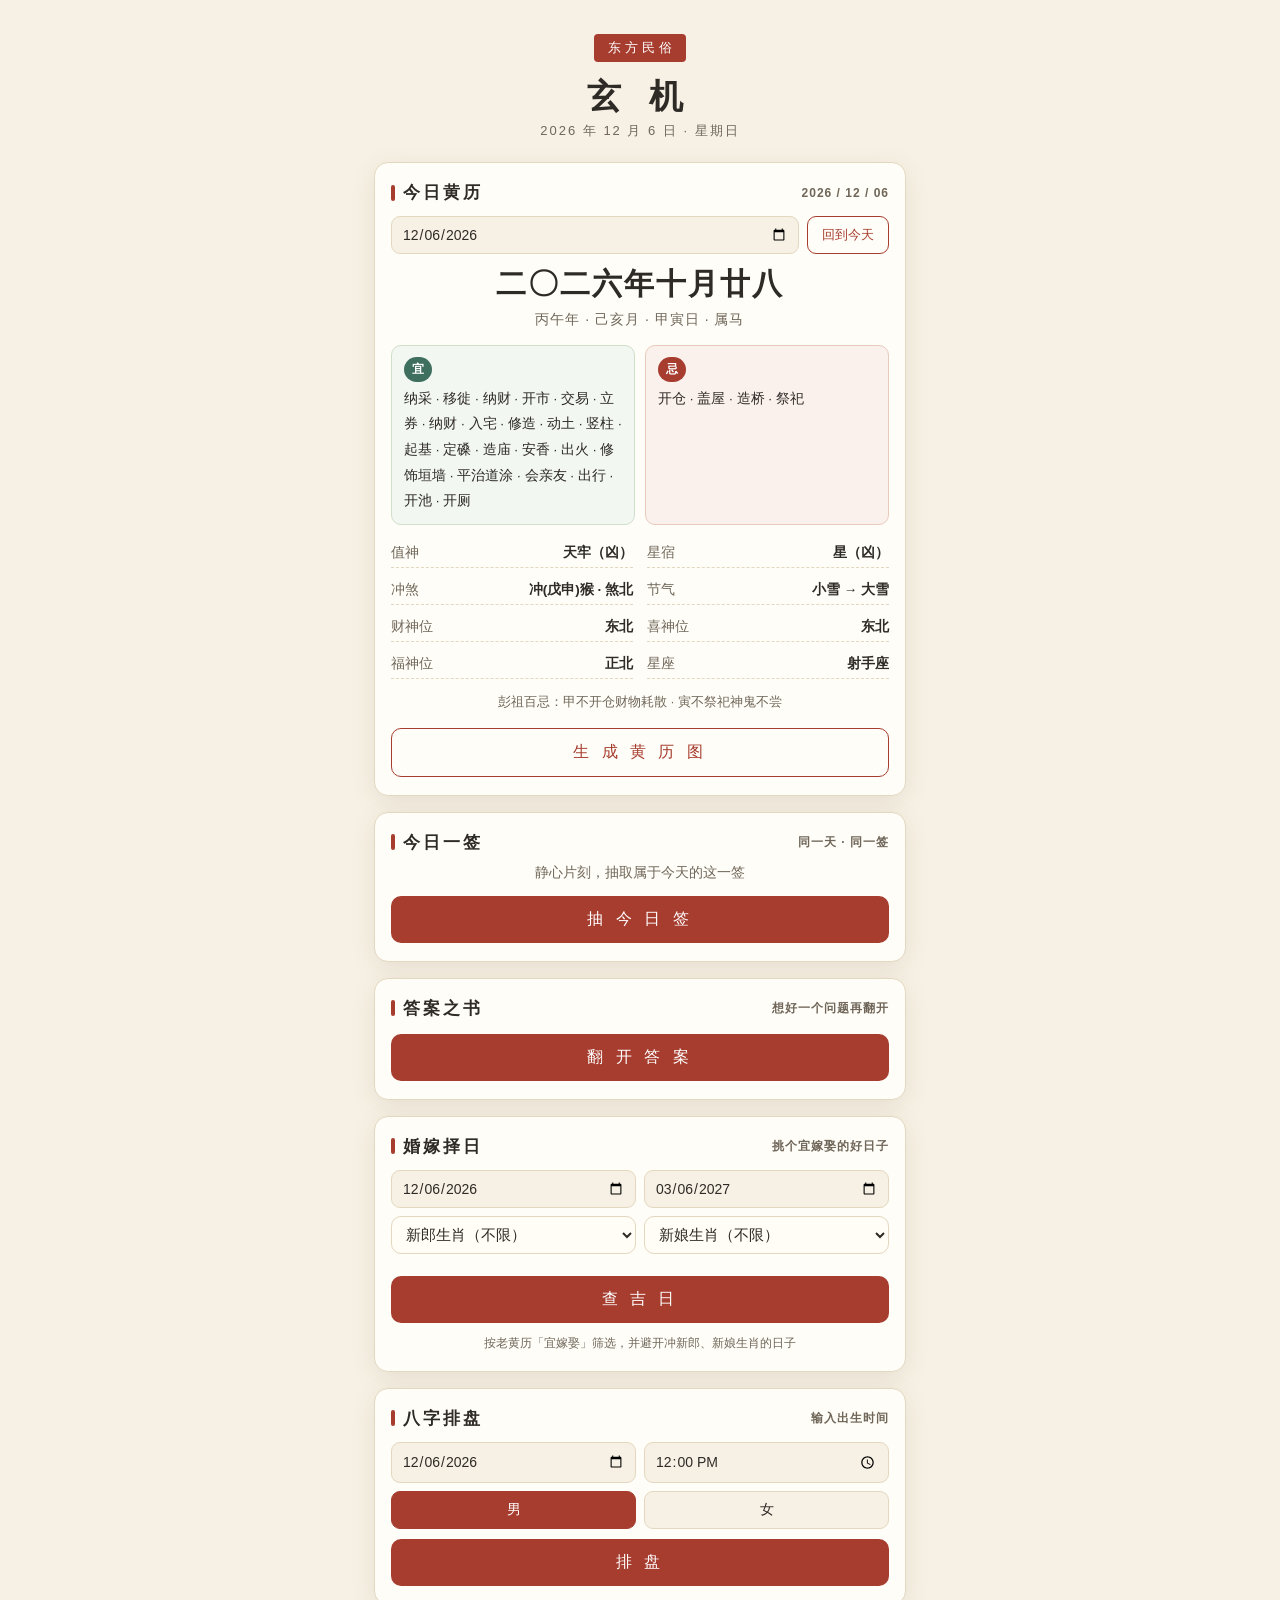
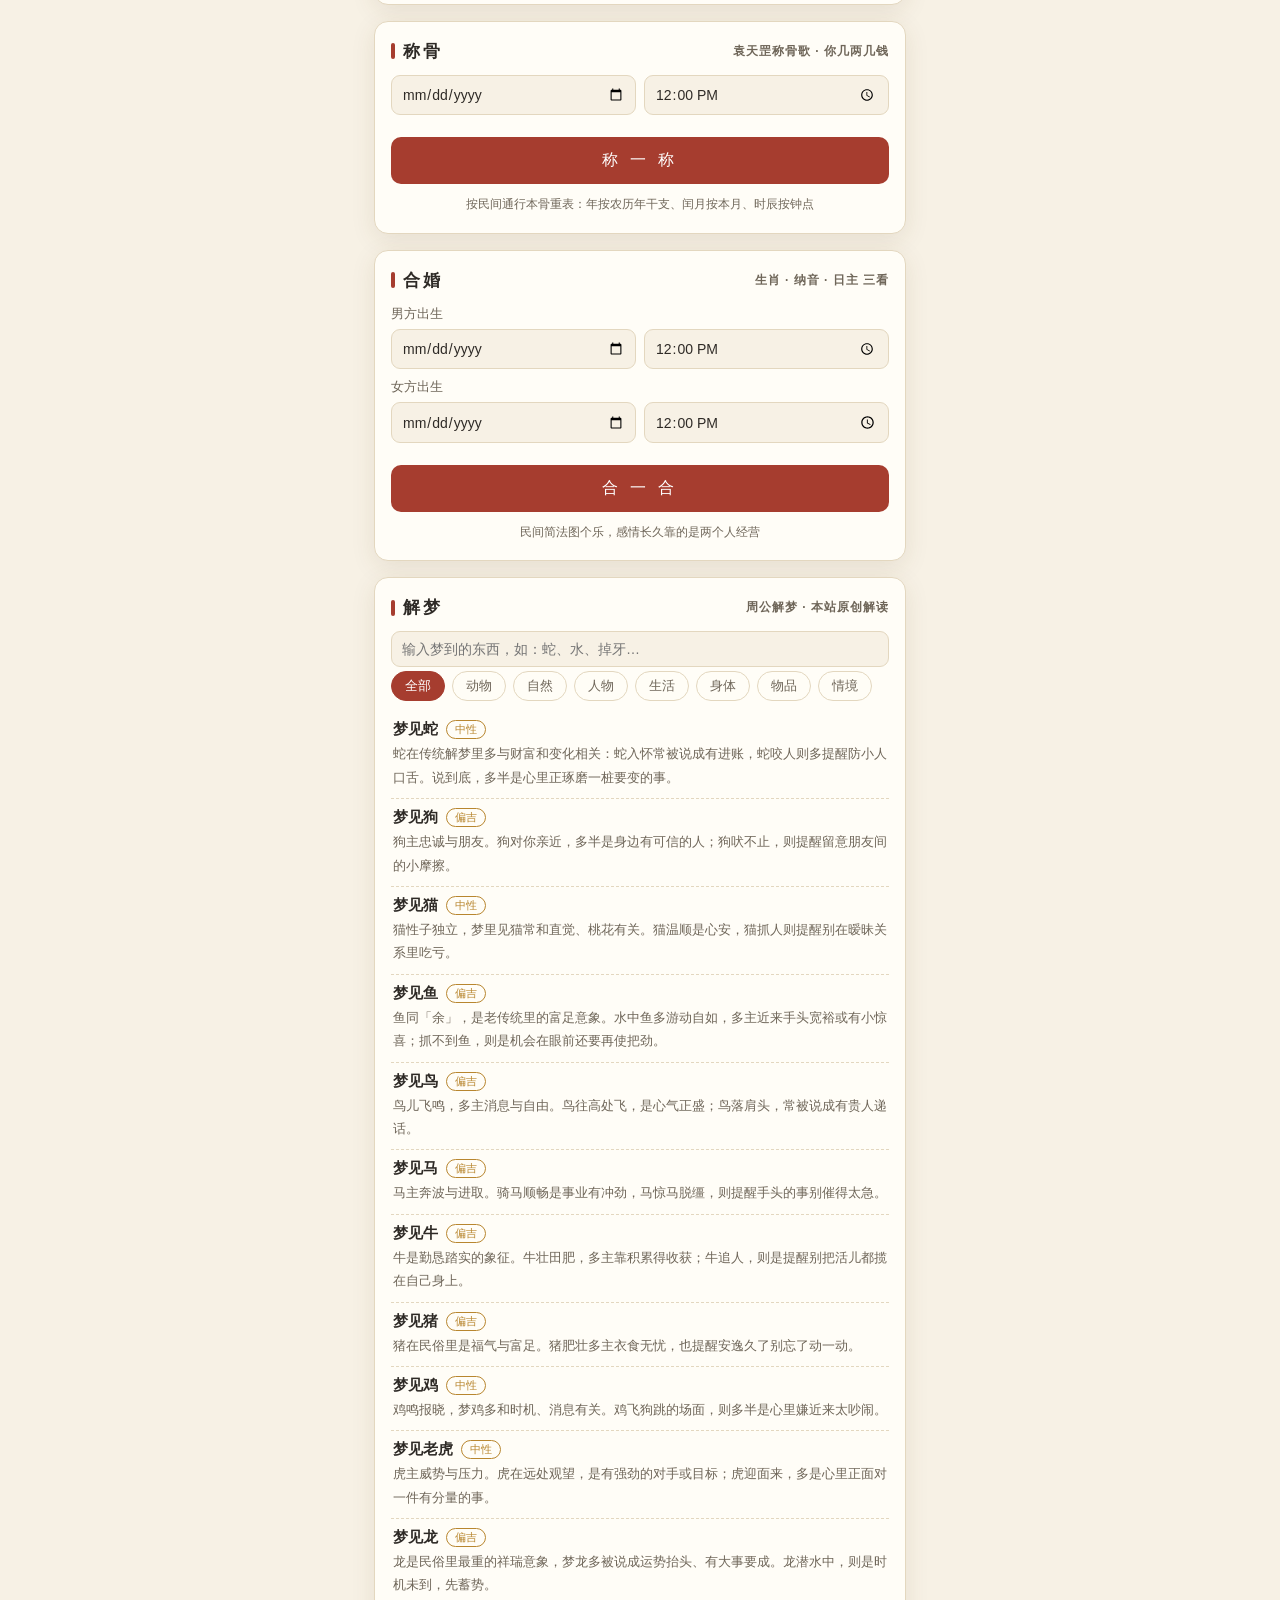
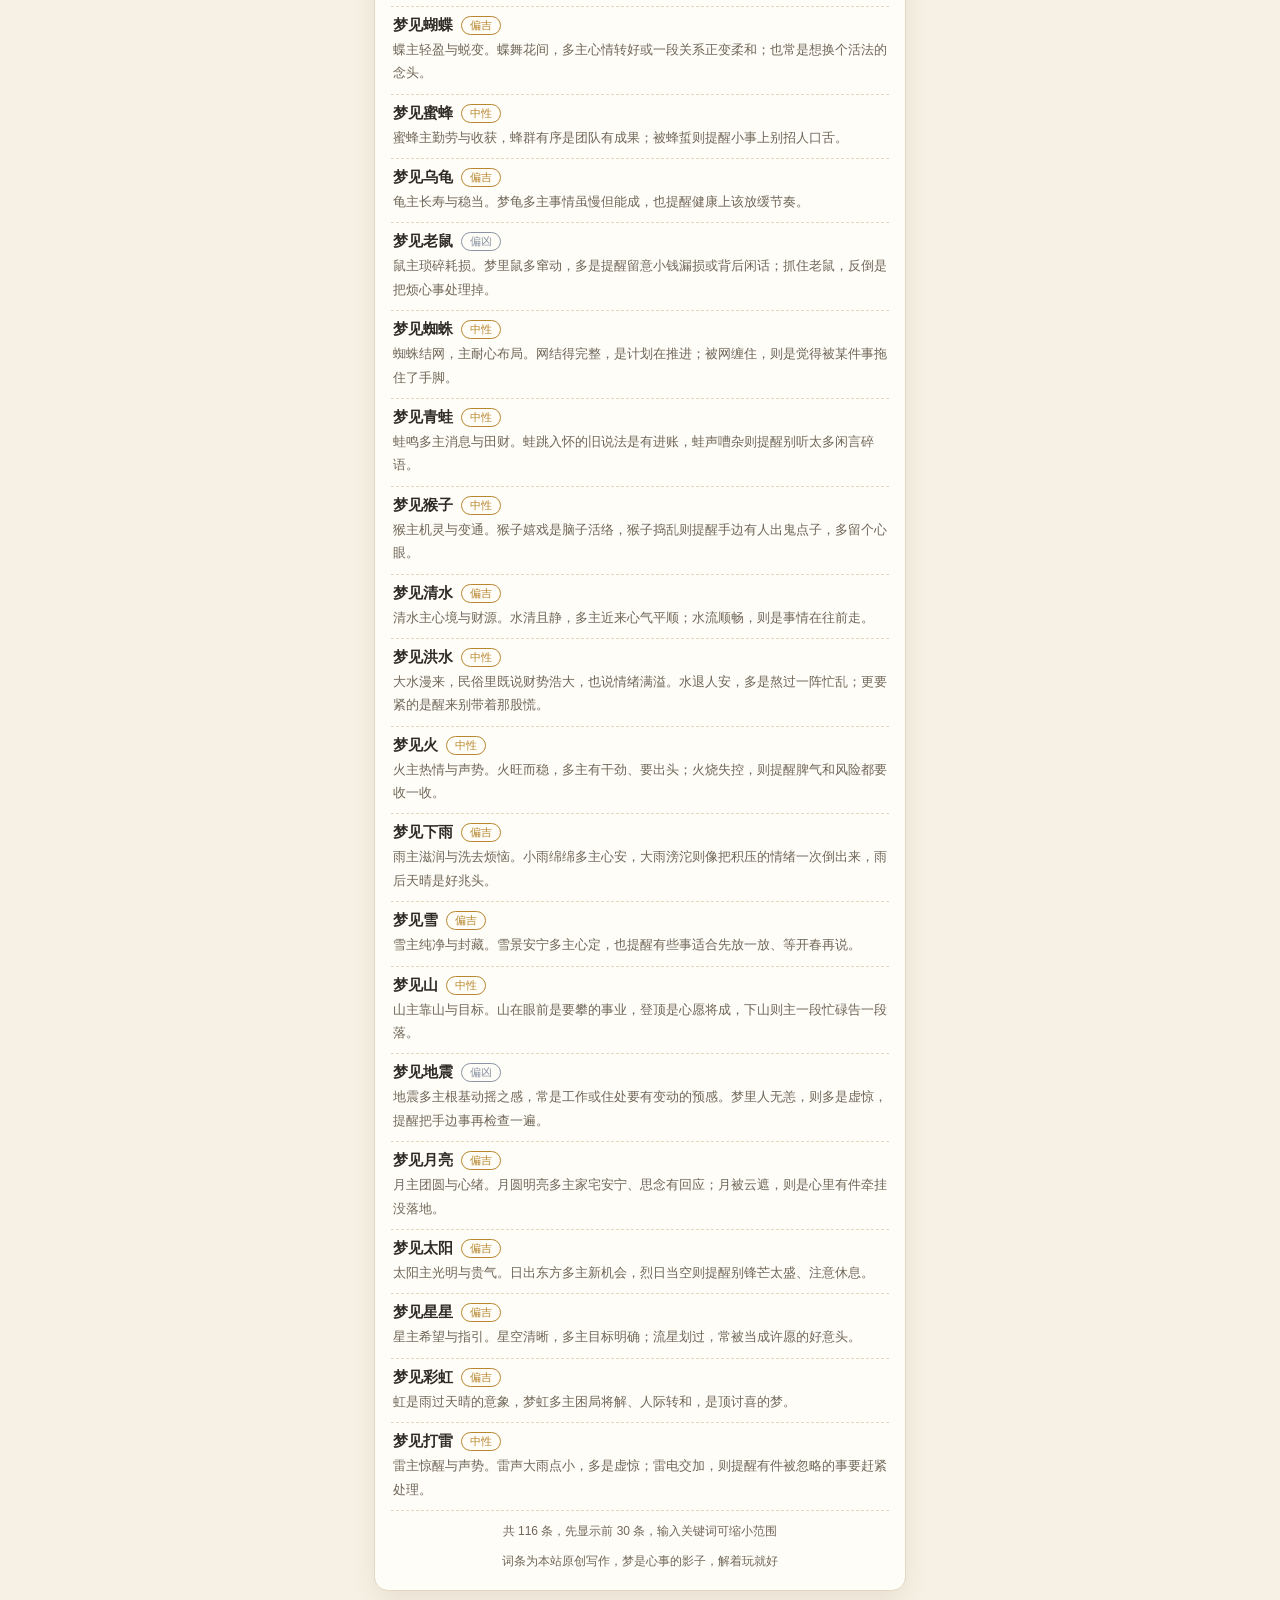
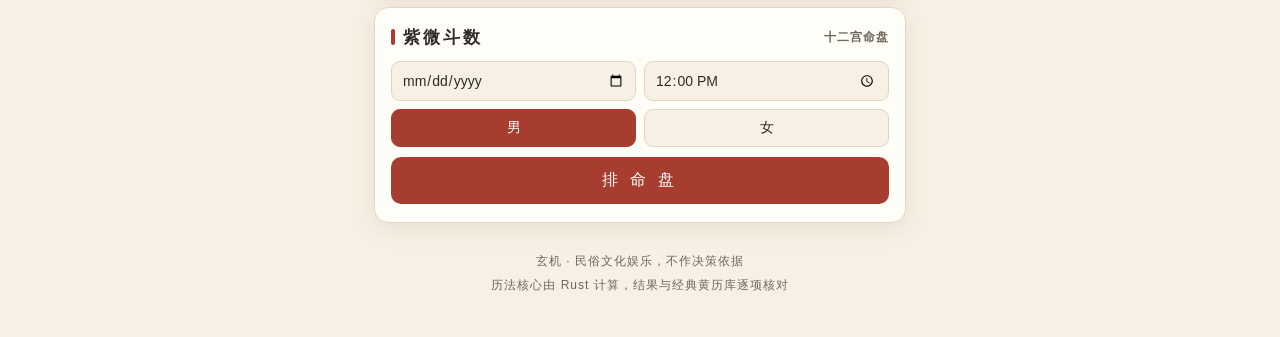
==== index.html @ 161a26ac "5.0.1：修复引擎加载器 WASM 路径基准（子目录模块须以 import.meta.url 解析）" ====
<!DOCTYPE html>
<html lang="zh-CN">
<head>
<meta charset="UTF-8">
<meta name="viewport" content="width=device-width, initial-scale=1.0, viewport-fit=cover">
<title>玄机 · 今日</title>
<link rel="stylesheet" href="./style.css?v=5.0.1">
</head>
<body>
<header>
  <span class="seal serif">东方民俗</span>
  <h1 class="serif">玄 机</h1>
  <p id="todayLine">正在起卦…</p>
</header>

<div id="loading">🏮 正在翻开黄历…</div>

<main id="app" class="hidden">

  <!-- 今日黄历 -->
  <section class="card" data-mod="almanac">
    <h2><span id="almTitle">今日黄历</span> <span class="sub" id="almSolar"></span></h2>
    <div class="daterow">
      <input type="date" id="datePick" min="1900-01-01" max="2100-12-31">
      <button id="btnToday">回到今天</button>
    </div>
    <div class="bigday">
      <div class="lunar serif" id="almLunar"></div>
      <div class="gz" id="almGz"></div>
    </div>
    <div class="yiji">
      <div class="box yi"><b>宜</b><div id="almYi"></div></div>
      <div class="box ji"><b>忌</b><div id="almJi"></div></div>
    </div>
    <div class="grid" id="almGrid"></div>
    <div class="pengzu" id="almPengzu"></div>
    <button class="btn ghost serif" id="btnShareAlm">生 成 黄 历 图</button>
    <div class="shareout hidden" id="shareAlm"></div>
  </section>
  <!-- 今日一签 -->
  <section class="card" data-mod="qian">
    <h2>今日一签 <span class="sub">同一天 · 同一签</span></h2>
    <div id="qianBefore">
      <p style="text-align:center;color:var(--ink2);font-size:13.5px;margin-top:10px">静心片刻，抽取属于今天的这一签</p>
      <button class="btn serif" id="btnQian">抽 今 日 签</button>
    </div>
    <div id="qianAfter" class="qian hidden">
      <span class="grade serif" id="qGrade"></span>
      <div class="poem serif" id="qPoem"></div>
      <div class="jie" id="qJie"></div>
      <button class="btn ghost serif" id="btnShareQian">生 成 签 文 图</button>
      <div class="shareout hidden" id="shareQian"></div>
    </div>
  </section>
  <!-- 答案之书 -->
  <section class="card" data-mod="answers">
    <h2>答案之书 <span class="sub">想好一个问题再翻开</span></h2>
    <div id="ansBox" class="answer serif hidden"></div>
    <button class="btn serif" id="btnAns">翻 开 答 案</button>
  </section>
  <!-- 婚嫁择日 -->
  <section class="card" data-mod="wedding">
    <h2>婚嫁择日 <span class="sub">挑个宜嫁娶的好日子</span></h2>
    <div class="bzform">
      <div class="row2">
        <input type="date" id="wedFrom">
        <input type="date" id="wedTo">
      </div>
      <div class="row2">
        <select id="wedGroom" class="sel"></select>
        <select id="wedBride" class="sel"></select>
      </div>
      <button class="btn serif" id="btnWed">查 吉 日</button>
    </div>
    <div id="wedBox" class="hidden">
      <div class="bzmeta" id="wedCount"></div>
      <div id="wedList"></div>
    </div>
    <p class="fineprint">按老黄历「宜嫁娶」筛选，并避开冲新郎、新娘生肖的日子</p>
  </section>
  <!-- 八字排盘 -->
  <section class="card" data-mod="bazi">
    <h2>八字排盘 <span class="sub">输入出生时间</span></h2>
    <div class="bzform">
      <div class="row2">
        <input type="date" id="bzDate" min="1900-01-01" max="2100-12-31">
        <input type="time" id="bzTime" value="12:00">
      </div>
      <div class="gender" id="bzGender">
        <button data-g="1" class="on">男</button>
        <button data-g="0">女</button>
      </div>
      <button class="btn serif" id="btnBazi" style="margin-top:2px">排 盘</button>
    </div>
    <div id="baziBox" class="hidden">
      <div class="pillars" id="bzPillars"></div>
      <div class="bzmeta" id="bzMeta"></div>
      <div class="scores" id="bzWx"></div>
      <div class="bzmeta" id="bzYun"></div>
      <div class="dayun" id="bzDayun"></div>
      <p style="font-size:12px;color:var(--ink2);text-align:center;margin-top:2px">八字属传统民俗文化内容，仅供娱乐参考</p>
    </div>
  </section>


  <!-- 称骨 -->
  <section class="card" data-mod="bone">
    <h2>称骨 <span class="sub">袁天罡称骨歌 · 你几两几钱</span></h2>
    <div class="bzform">
      <div class="row2">
        <input type="date" id="cgDate" min="1900-01-01" max="2100-12-31">
        <input type="time" id="cgTime" value="12:00">
      </div>
      <button class="btn serif" id="btnBone">称 一 称</button>
    </div>
    <div id="boneBox" class="hidden">
      <div class="bzmeta" id="boneMeta"></div>
      <div class="scores" id="boneParts"></div>
      <div class="bonetotal serif" id="boneTotal"></div>
      <div class="qian poem serif" id="boneVerse" style="text-align:center"></div>
    </div>
    <p class="fineprint">按民间通行本骨重表：年按农历年干支、闰月按本月、时辰按钟点</p>
  </section>
  <!-- 合婚 -->
  <section class="card" data-mod="hehun">
    <h2>合婚 <span class="sub">生肖 · 纳音 · 日主 三看</span></h2>
    <div class="bzform">
      <div class="hlabel">男方出生</div>
      <div class="row2">
        <input type="date" id="hhADate" min="1900-01-01" max="2100-12-31">
        <input type="time" id="hhATime" value="12:00">
      </div>
      <div class="hlabel">女方出生</div>
      <div class="row2">
        <input type="date" id="hhBDate" min="1900-01-01" max="2100-12-31">
        <input type="time" id="hhBTime" value="12:00">
      </div>
      <button class="btn serif" id="btnHehun">合 一 合</button>
    </div>
    <div id="hehunBox" class="hidden">
      <div class="bonetotal serif" id="hehunScore"></div>
      <div id="hehunFactors"></div>
    </div>
    <p class="fineprint">民间简法图个乐，感情长久靠的是两个人经营</p>
  </section>
  <!-- 解梦 -->
  <section class="card" data-mod="dreams">
    <h2>解梦 <span class="sub">周公解梦 · 本站原创解读</span></h2>
    <div class="bzform">
      <input type="text" id="dreamQ" class="sel" placeholder="输入梦到的东西，如：蛇、水、掉牙…">
    </div>
    <div class="chips" id="dreamCats"></div>
    <div id="dreamList"></div>
    <p class="fineprint">词条为本站原创写作，梦是心事的影子，解着玩就好</p>
  </section>
  <!-- 紫微斗数 -->
  <section class="card" data-mod="ziwei">
    <h2>紫微斗数 <span class="sub">十二宫命盘</span></h2>
    <div class="bzform">
      <div class="row2">
        <input type="date" id="zwDate" min="1900-01-01" max="2100-12-31">
        <input type="time" id="zwTime" value="12:00">
      </div>
      <div class="gender" id="zwGender">
        <button data-g="1" class="on">男</button>
        <button data-g="0">女</button>
      </div>
      <button class="btn serif" id="btnZiwei" style="margin-top:2px">排 命 盘</button>
    </div>
    <div id="zwBox" class="hidden">
      <div class="zwgrid" id="zwGrid"></div>
      <p class="fineprint">安星口径与开源紫微库逐盘核对一致；命盘仅供民俗娱乐参考</p>
    </div>
  </section>

</main>

<footer>
  玄机 · 民俗文化娱乐，不作决策依据<br>
  历法核心由 Rust 计算，结果与经典黄历库逐项核对
</footer>

<script type="module" src="./app.js?v=5.0.1"></script>
</body>
</html>
---- style.css ----
:root{
    --paper:#f7f1e5; --paper2:#efe6d3; --ink:#2e2a26; --ink2:#6f6659;
    --cinnabar:#a63d2f; --cinnabar2:#c0532f; --gold:#b8862f; --jade:#3f6f5f;
    --card:#fffdf7; --line:#e3d7bf; --shadow:0 6px 24px rgba(84,64,32,.10);
  }
  *{margin:0;padding:0;box-sizing:border-box;-webkit-tap-highlight-color:transparent}
  body{background:var(--paper);color:var(--ink);
    font-family:-apple-system,"PingFang SC","Microsoft YaHei",sans-serif;
    padding:20px 14px 40px;max-width:560px;margin:0 auto}
  .serif{font-family:"Noto Serif SC","Songti SC","STSong",serif}
  header{text-align:center;padding:14px 0 6px}
  header .seal{display:inline-block;background:var(--cinnabar);color:#fff;
    font-size:13px;letter-spacing:4px;padding:5px 10px 5px 14px;border-radius:4px}
  header h1{font-size:34px;letter-spacing:10px;margin:12px 0 2px;font-weight:600}
  header p{color:var(--ink2);font-size:13px;letter-spacing:2px}
  .card{background:var(--card);border:1px solid var(--line);border-radius:14px;
    box-shadow:var(--shadow);padding:18px 16px;margin-top:16px}
  .card h2{font-size:17px;letter-spacing:3px;display:flex;align-items:center;gap:8px}
  .card h2::before{content:"";width:4px;height:16px;background:var(--cinnabar);border-radius:2px}
  .card h2 .sub{margin-left:auto;font-size:12px;color:var(--ink2);letter-spacing:1px}
  .bigday{text-align:center;padding:10px 0 2px}
  .bigday .lunar{font-size:30px;font-weight:600;letter-spacing:2px}
  .bigday .gz{color:var(--ink2);font-size:14px;margin-top:6px;letter-spacing:1px}
  .yiji{display:flex;gap:10px;margin-top:14px}
  .yiji .box{flex:1;border-radius:10px;padding:10px 12px;font-size:13.5px;line-height:1.9}
  .yi{background:#f2f7f1;border:1px solid #cfdfc9}
  .ji{background:#faf0ec;border:1px solid #e8cabd}
  .yiji b{display:inline-block;font-size:12px;padding:1px 8px;border-radius:99px;color:#fff;margin-bottom:4px}
  .yi b{background:var(--jade)} .ji b{background:var(--cinnabar)}
  .grid{display:grid;grid-template-columns:1fr 1fr;gap:8px 14px;margin-top:14px;font-size:13.5px}
  .grid div{display:flex;justify-content:space-between;border-bottom:1px dashed var(--line);padding:5px 0}
  .grid span{color:var(--ink2)}
  .pengzu{margin-top:12px;font-size:12.5px;color:var(--ink2);line-height:1.8;text-align:center}
  .btn{display:block;width:100%;border:none;cursor:pointer;background:var(--cinnabar);color:#fff;
    font-size:16px;letter-spacing:4px;padding:13px 0;border-radius:10px;margin-top:14px;
    font-family:inherit;transition:transform .08s, background .2s}
  .btn:active{transform:scale(.98);background:var(--cinnabar2)}
  .btn.ghost{background:transparent;color:var(--cinnabar);border:1px solid var(--cinnabar)}
  .qian{text-align:center;padding-top:8px}
  .qian .grade{display:inline-block;border:1px solid var(--gold);color:var(--gold);
    padding:3px 14px;border-radius:99px;font-size:13px;letter-spacing:3px}
  .qian .poem{font-size:19px;line-height:2.1;letter-spacing:3px;margin:12px 0 6px}
  .qian .jie{font-size:13.5px;color:var(--ink2);line-height:1.8}
  .hidden{display:none}
  .answer{text-align:center;font-size:20px;line-height:1.9;padding:16px 6px 4px;letter-spacing:1px}
  footer{text-align:center;color:var(--ink2);font-size:12px;margin-top:26px;line-height:2;letter-spacing:1px}
  #loading{text-align:center;color:var(--ink2);padding:60px 0;letter-spacing:3px}
  .daterow{display:flex;gap:8px;align-items:center;margin-top:12px}
  .daterow input{flex:1;border:1px solid var(--line);background:var(--paper);border-radius:9px;
    padding:9px 10px;font-size:14px;font-family:inherit;color:var(--ink)}
  .daterow button{border:1px solid var(--cinnabar);background:transparent;color:var(--cinnabar);
    border-radius:9px;padding:9px 14px;font-size:13px;cursor:pointer;font-family:inherit;white-space:nowrap}
  .shareout{margin-top:12px;text-align:center}
  .shareout img{max-width:100%;border-radius:10px;border:1px solid var(--line);box-shadow:var(--shadow)}
  .shareout a{display:inline-block;margin-top:8px;color:var(--cinnabar);font-size:13px}
  .shareout p{font-size:12px;color:var(--ink2);margin-top:4px}
  .bzform{display:flex;flex-direction:column;gap:8px;margin-top:12px}
  .bzform .row2{display:flex;gap:8px}
  .bzform input{flex:1;border:1px solid var(--line);background:var(--paper);border-radius:9px;
    padding:9px 10px;font-size:14px;font-family:inherit;color:var(--ink);min-width:0}
  .gender{display:flex;gap:8px}
  .gender button{flex:1;border:1px solid var(--line);background:var(--paper);border-radius:9px;
    padding:9px 0;font-size:14px;cursor:pointer;font-family:inherit;color:var(--ink)}
  .gender button.on{background:var(--cinnabar);color:#fff;border-color:var(--cinnabar)}
  .pillars{display:grid;grid-template-columns:repeat(4,1fr);gap:8px;margin-top:14px;text-align:center}
  .pillar{border:1px solid var(--line);border-radius:10px;padding:10px 4px;background:var(--paper)}
  .pillar.day{border-color:var(--gold);background:#fdf6e3}
  .pillar .pname{font-size:12px;color:var(--ink2);letter-spacing:1px}
  .pillar .ss{font-size:11px;color:var(--cinnabar);margin-top:2px;min-height:14px}
  .pillar .gzchar{font-size:30px;font-weight:600;line-height:1.3}
  .pillar .hide{font-size:11.5px;color:var(--ink2);margin-top:4px;line-height:1.7}
  .bzmeta{text-align:center;font-size:13.5px;color:var(--ink2);line-height:1.9;margin-top:12px}
  .bzmeta em{color:var(--cinnabar);font-style:normal}
  .dayun{display:flex;gap:8px;overflow-x:auto;padding:4px 2px 10px;margin-top:4px}
  .dayun .dy{flex:0 0 auto;border:1px solid var(--line);border-radius:10px;background:var(--paper);
    padding:8px 12px;text-align:center}
  .dayun .dy b{font-size:17px;display:block;letter-spacing:2px}
  .dayun .dy span{font-size:11px;color:var(--ink2);line-height:1.5;display:block}
  .fade{animation:fade .5s ease both}
  .tkw{text-align:center;color:#b8862f;font-size:14.5px;margin:10px 0 4px}
  .tmean{font-size:15px;line-height:1.75;color:var(--ink)}
  @keyframes fade{from{opacity:0;transform:translateY(6px)}to{opacity:1;transform:none}}
  .scores{margin-top:14px}
  .scores .row{display:flex;align-items:center;gap:10px;font-size:13.5px;margin:7px 0}
  .scores .row label{width:34px;color:var(--ink2)}
  .bar{flex:1;height:8px;background:var(--paper2);border-radius:99px;overflow:hidden}
  .bar i{display:block;height:100%;background:linear-gradient(90deg,var(--gold),var(--cinnabar2));border-radius:99px}
  .scores .row b{width:26px;text-align:right}
  .lucky{margin-top:10px;font-size:13.5px;color:var(--ink2);line-height:1.9;text-align:center}
  .lucky em{color:var(--cinnabar);font-style:normal}
  .sel{flex:1;min-width:0;padding:9px 10px;border:1px solid var(--line);border-radius:10px;background:#fffdf6;color:var(--ink);font-size:14.5px}
  .fineprint{font-size:12px;color:var(--ink2);text-align:center;margin-top:10px;line-height:1.7}
  .hlabel{font-size:12.5px;color:var(--ink2);margin:2px 0 -2px}
  .wday{display:flex;justify-content:space-between;gap:8px;padding:8px 2px;border-bottom:1px dashed var(--line);font-size:13.5px}
  .wday b{color:var(--cinnabar);white-space:nowrap}
  .wday .wl{color:var(--ink2);white-space:nowrap}
  .bonetotal{text-align:center;font-size:24px;letter-spacing:2px;color:var(--cinnabar);margin:12px 0 4px}
  .factor{padding:9px 2px;border-bottom:1px dashed var(--line)}
  .factor .fh{display:flex;justify-content:space-between;font-size:14px}
  .factor .fh b{font-weight:600}
  .factor .delta{font-weight:700}
  .factor .delta.up{color:var(--cinnabar)}
  .factor .delta.down{color:#5a6e8c}
  .factor p{font-size:12.5px;color:var(--ink2);line-height:1.7;margin-top:3px}
  .chips{display:flex;flex-wrap:wrap;gap:7px;margin:4px 0 10px}
  .chips button{padding:5px 13px;border:1px solid var(--line);border-radius:99px;background:#fffdf6;color:var(--ink2);font-size:13px;cursor:pointer}
  .chips button.on{background:var(--cinnabar);border-color:var(--cinnabar);color:#fff}
  .dream{padding:9px 2px;border-bottom:1px dashed var(--line)}
  .dream .dh{display:flex;align-items:center;gap:8px;font-size:14.5px;font-weight:600}
  .dream .luck{font-size:11px;font-weight:400;padding:1px 8px;border-radius:99px;border:1px solid var(--gold);color:var(--gold)}
  .dream .luck.bad{border-color:#8a93a5;color:#8a93a5}
  .dream p{font-size:13px;color:var(--ink2);line-height:1.8;margin-top:3px}
  .zwgrid{display:grid;grid-template-columns:repeat(4,1fr);gap:4px;margin-top:6px}
  .zwcell{border:1px solid var(--line);border-radius:8px;padding:5px 6px;min-height:104px;background:#fffdf6;display:flex;flex-direction:column}
  .zwcell.soul{border-color:var(--cinnabar);box-shadow:inset 0 0 0 1px var(--cinnabar)}
  .zwcell .zh{display:flex;justify-content:space-between;font-size:11px;color:var(--ink2)}
  .zwcell .zh .gz{color:var(--ink)}
  .zwcell .pname{font-size:12px;font-weight:700;margin-top:1px}
  .zwcell .pname .bodytag{font-size:10px;color:#fff;background:var(--gold);border-radius:4px;padding:0 4px;margin-left:3px;font-weight:400}
  .zwcell .stars{margin-top:3px;line-height:1.55;flex:1}
  .zwcell .stars .maj{font-size:13.5px;font-weight:700;display:inline-block;margin-right:5px}
  .zwcell .stars .min{font-size:11.5px;color:var(--ink2);display:inline-block;margin-right:4px}
  .zwcell .stars .sha{font-size:11.5px;color:#8a5a2b;display:inline-block;margin-right:4px}
  .zwcell .stars sup{font-size:9.5px;color:var(--gold);font-weight:400}
  .zwcell .hua{font-size:9.5px;color:#fff;border-radius:3px;padding:0 3px;margin-left:1px;vertical-align:super}
  .hua.lu{background:var(--cinnabar)} .hua.quan{background:#b8862f} .hua.ke{background:#3f6f5f} .hua.ji{background:#555}
  .zwcell .dx{font-size:10.5px;color:var(--ink2);border-top:1px dashed var(--line);padding-top:2px;margin-top:3px}
  .zwcenter{grid-column:2/4;grid-row:2/4;border:1px solid var(--line);border-radius:8px;background:var(--paper2);display:flex;flex-direction:column;align-items:center;justify-content:center;text-align:center;padding:8px;font-size:12.5px;line-height:1.9;color:var(--ink2)}
  .zwcenter .big{font-size:17px;color:var(--cinnabar);letter-spacing:2px}
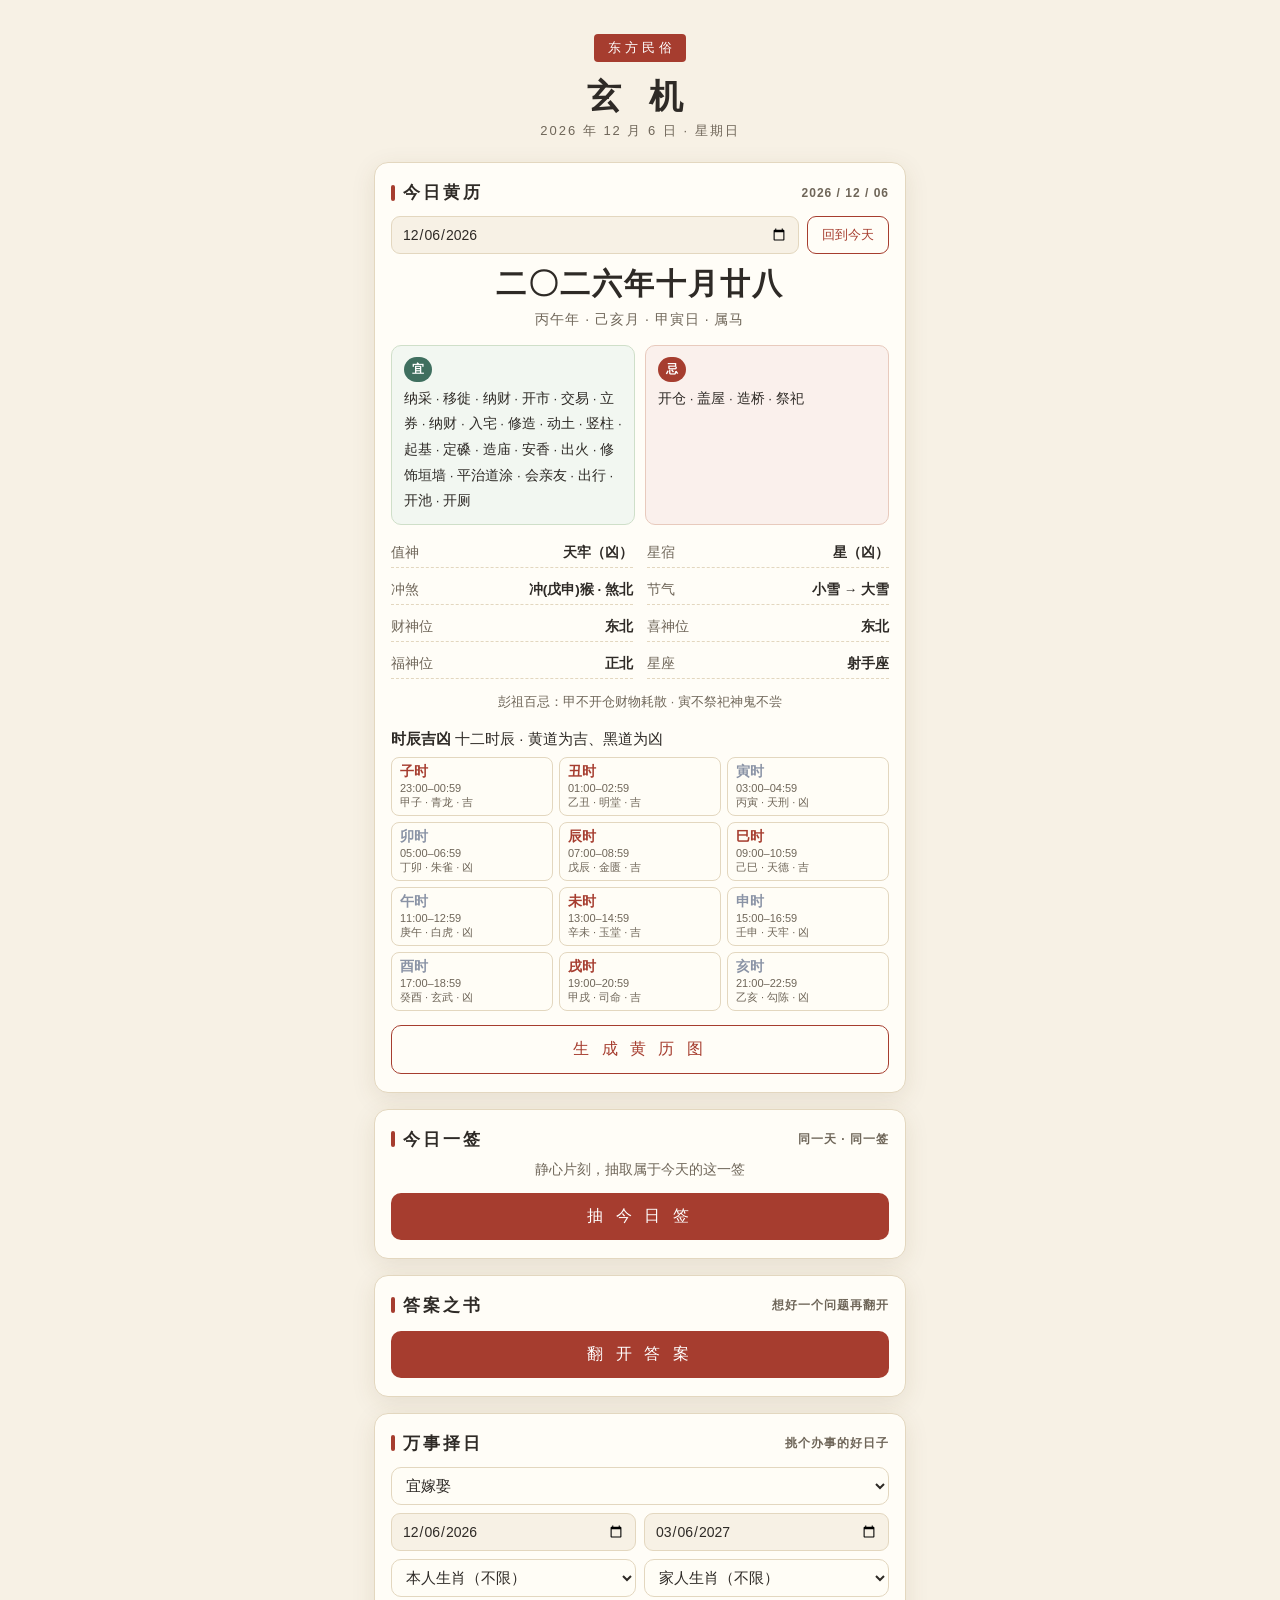
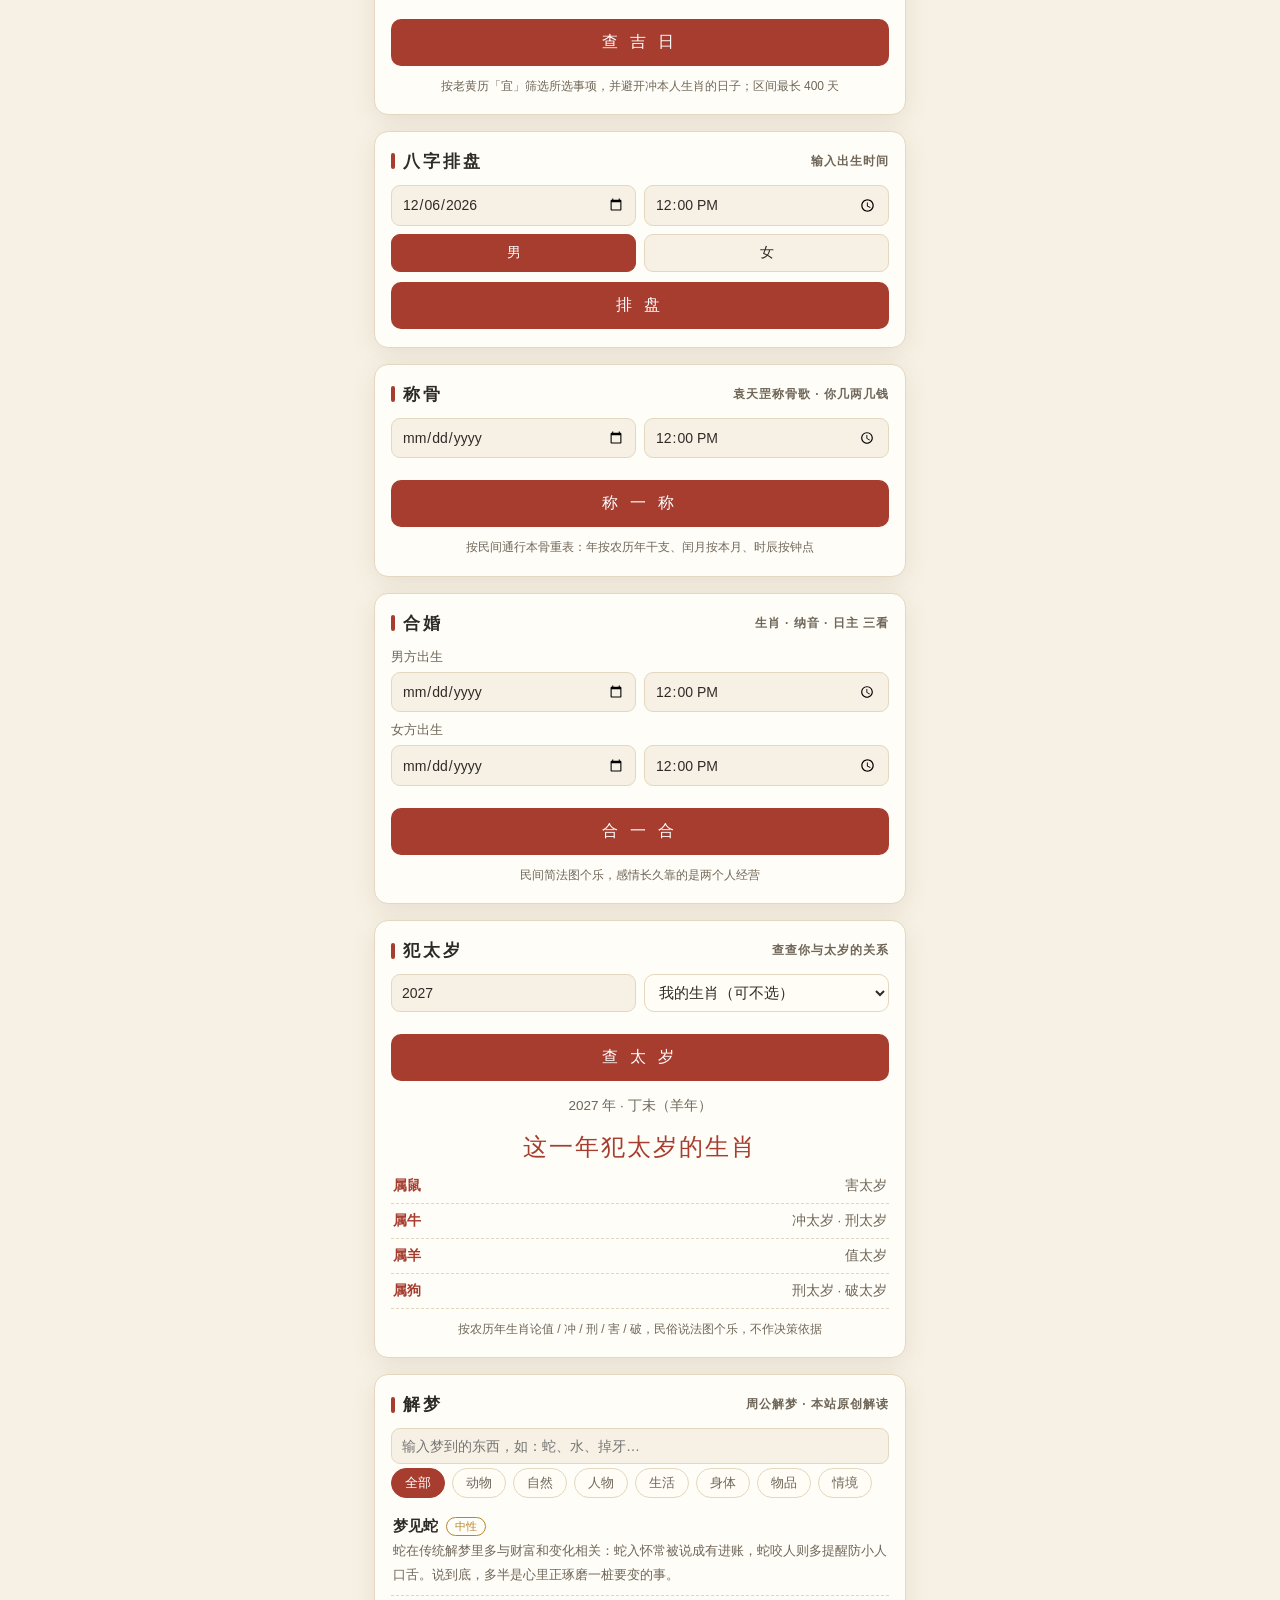
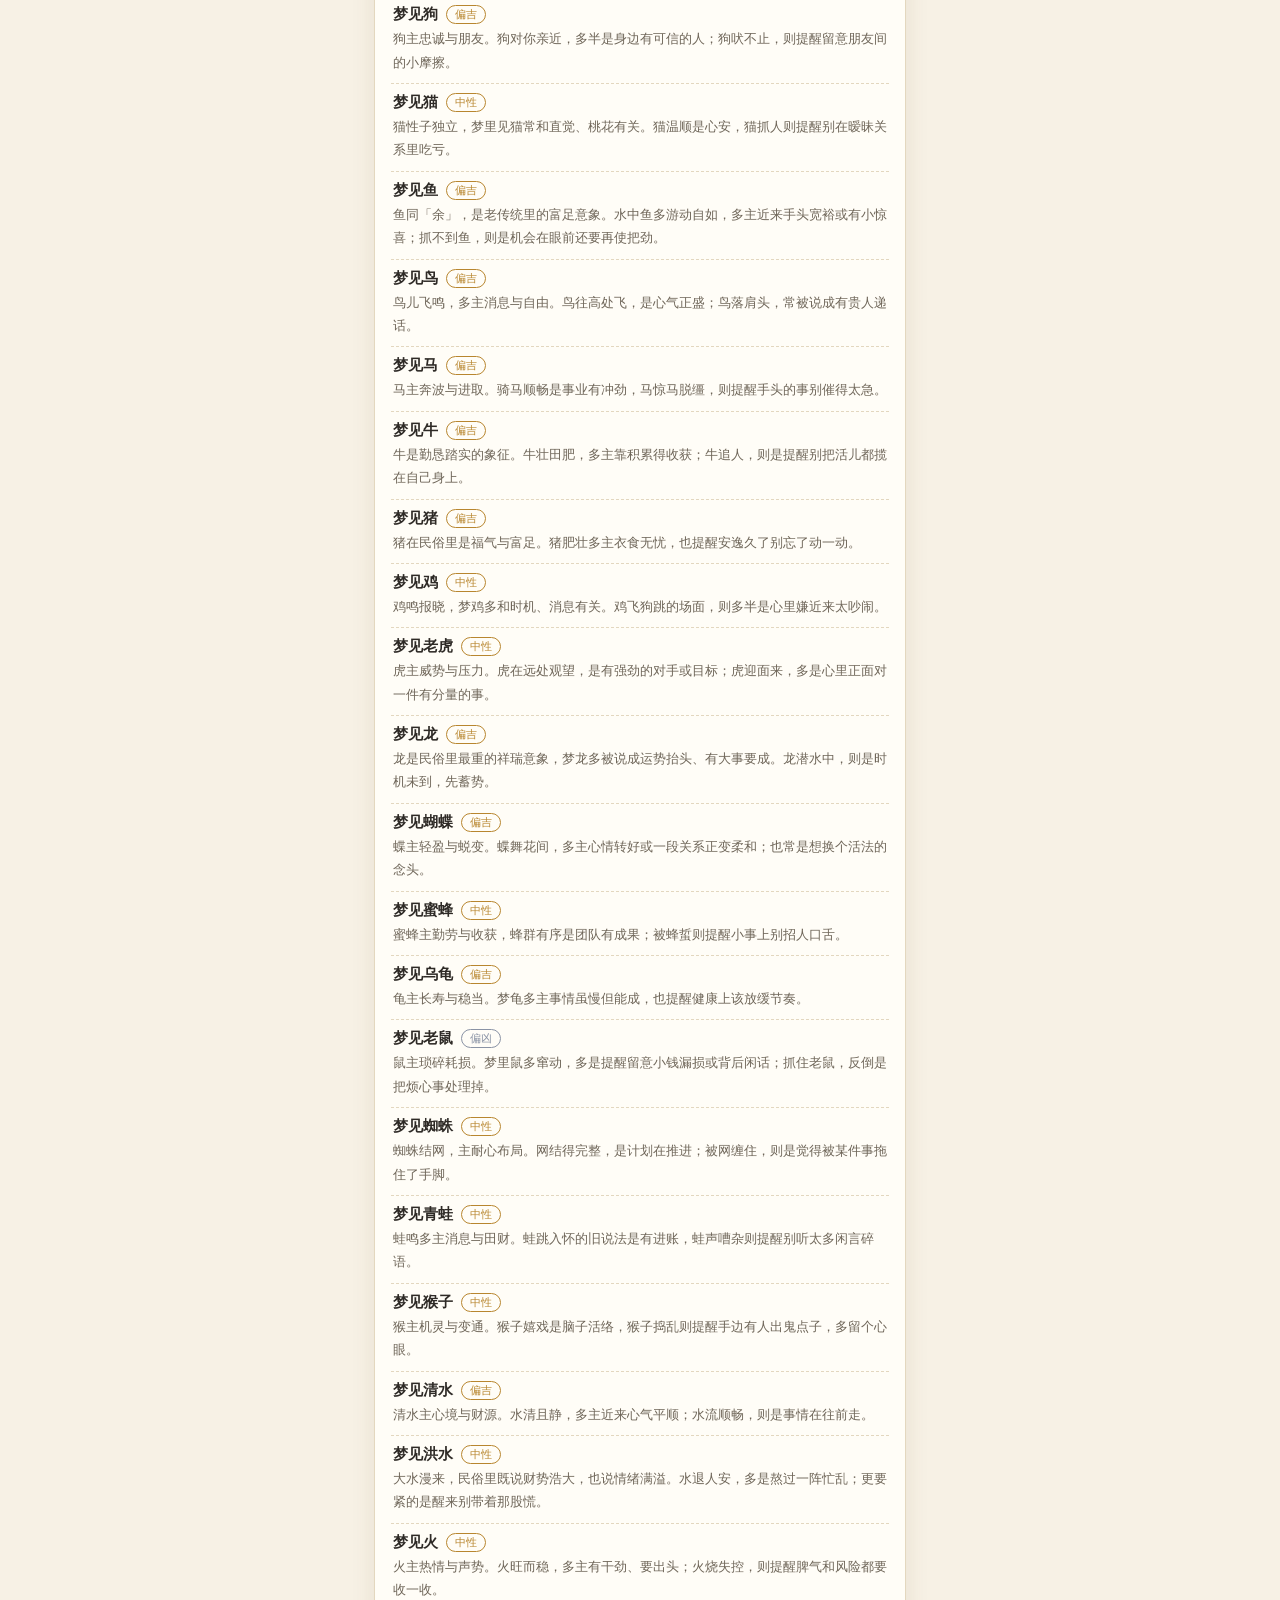
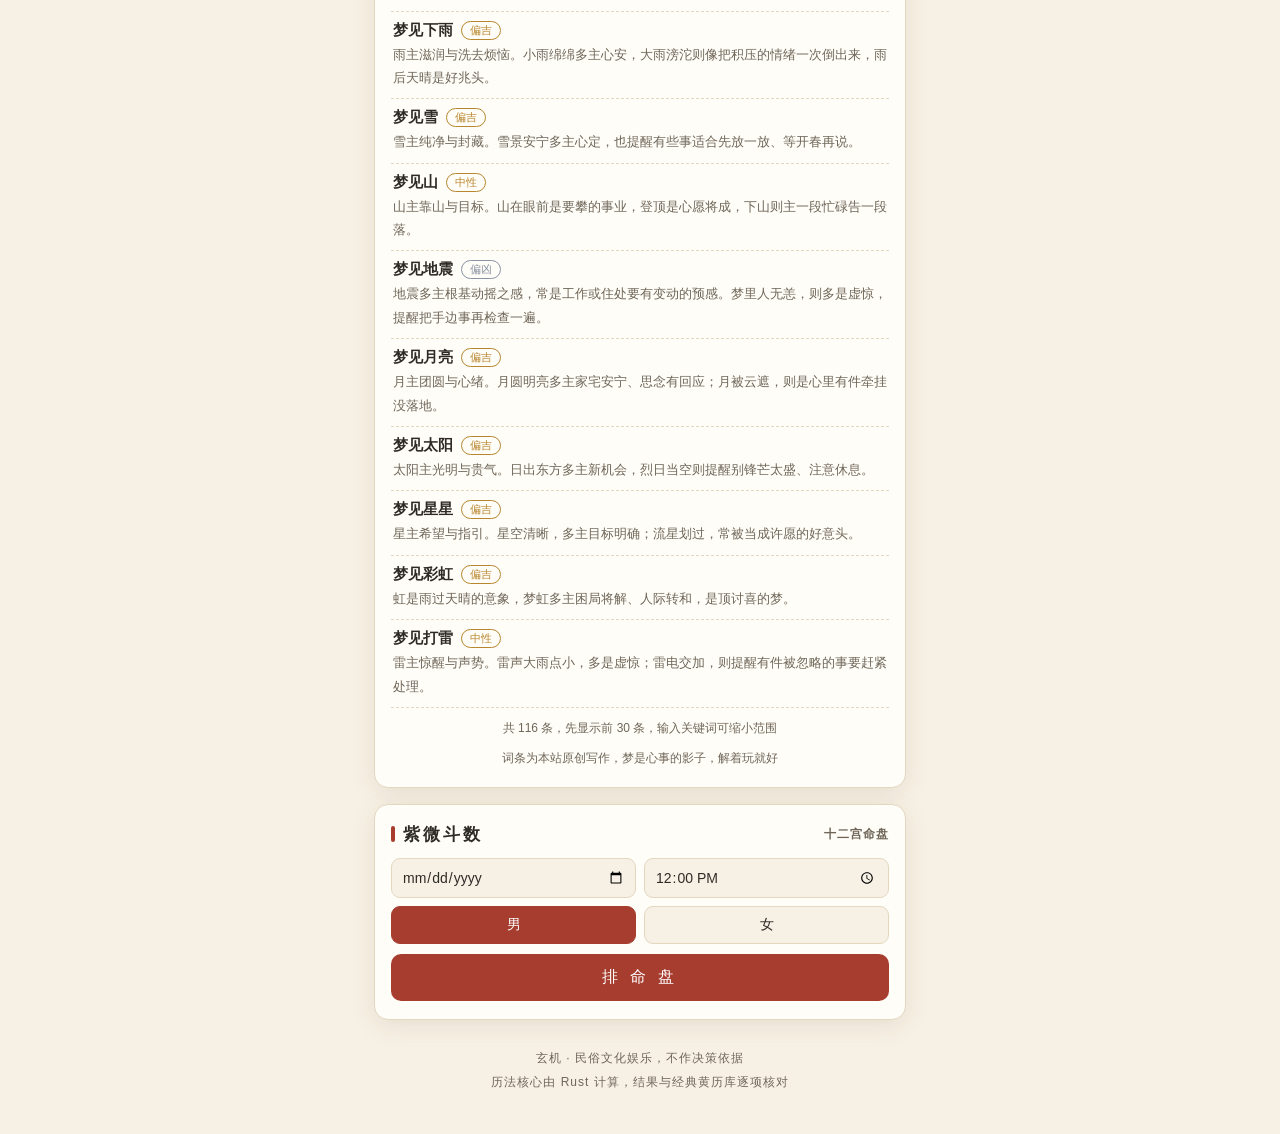
==== commit e9fbfbbb: "5.1.0：顺手三件——万事择日、每日时辰吉凶、犯太岁（附地基天神缺陷绕行）" ====
--- a/index.html
+++ b/index.html
@@ -4,7 +4,7 @@
 <meta charset="UTF-8">
 <meta name="viewport" content="width=device-width, initial-scale=1.0, viewport-fit=cover">
 <title>玄机 · 今日</title>
-<link rel="stylesheet" href="./style.css?v=5.0.1">
+<link rel="stylesheet" href="./style.css?v=5.1.0">
 </head>
 <body>
 <header>
@@ -34,6 +34,8 @@
     </div>
     <div class="grid" id="almGrid"></div>
     <div class="pengzu" id="almPengzu"></div>
+    <div class="hourtitle">时辰吉凶 <span class="sub">十二时辰 · 黄道为吉、黑道为凶</span></div>
+    <div class="hours" id="almHours"></div>
     <button class="btn ghost serif" id="btnShareAlm">生 成 黄 历 图</button>
     <div class="shareout hidden" id="shareAlm"></div>
   </section>
@@ -60,8 +62,9 @@
   </section>
   <!-- 婚嫁择日 -->
   <section class="card" data-mod="wedding">
-    <h2>婚嫁择日 <span class="sub">挑个宜嫁娶的好日子</span></h2>
-    <div class="bzform">
+    <h2>万事择日 <span class="sub">挑个办事的好日子</span></h2>
+    <div class="bzform">
+      <select id="wedAct" class="sel"></select>
       <div class="row2">
         <input type="date" id="wedFrom">
         <input type="date" id="wedTo">
@@ -76,7 +79,7 @@
       <div class="bzmeta" id="wedCount"></div>
       <div id="wedList"></div>
     </div>
-    <p class="fineprint">按老黄历「宜嫁娶」筛选，并避开冲新郎、新娘生肖的日子</p>
+    <p class="fineprint">按老黄历「宜」筛选所选事项，并避开冲本人生肖的日子；区间最长 400 天</p>
   </section>
   <!-- 八字排盘 -->
   <section class="card" data-mod="bazi">
@@ -143,6 +146,24 @@
     </div>
     <p class="fineprint">民间简法图个乐，感情长久靠的是两个人经营</p>
   </section>
+  <!-- 犯太岁 -->
+  <section class="card" data-mod="taisui">
+    <h2>犯太岁 <span class="sub">查查你与太岁的关系</span></h2>
+    <div class="bzform">
+      <div class="row2">
+        <input type="number" id="tsYear" min="1900" max="2100">
+        <select id="tsZodiac" class="sel"></select>
+      </div>
+      <button class="btn serif" id="btnTaisui">查 太 岁</button>
+    </div>
+    <div id="tsBox" class="hidden">
+      <div class="bzmeta" id="tsHead"></div>
+      <div class="bonetotal serif" id="tsMine"></div>
+      <p id="tsText"></p>
+      <div id="tsList"></div>
+    </div>
+    <p class="fineprint">按农历年生肖论值 / 冲 / 刑 / 害 / 破，民俗说法图个乐，不作决策依据</p>
+  </section>
   <!-- 解梦 -->
   <section class="card" data-mod="dreams">
     <h2>解梦 <span class="sub">周公解梦 · 本站原创解读</span></h2>
@@ -180,6 +201,6 @@
   历法核心由 Rust 计算，结果与经典黄历库逐项核对
 </footer>
 
-<script type="module" src="./app.js?v=5.0.1"></script>
+<script type="module" src="./app.js?v=5.1.0"></script>
 </body>
 </html>
--- a/style.css
+++ b/style.css
@@ -127,3 +127,11 @@
   .zwcell .dx{font-size:10.5px;color:var(--ink2);border-top:1px dashed var(--line);padding-top:2px;margin-top:3px}
   .zwcenter{grid-column:2/4;grid-row:2/4;border:1px solid var(--line);border-radius:8px;background:var(--paper2);display:flex;flex-direction:column;align-items:center;justify-content:center;text-align:center;padding:8px;font-size:12.5px;line-height:1.9;color:var(--ink2)}
   .zwcenter .big{font-size:17px;color:var(--cinnabar);letter-spacing:2px}
+  .hourtitle{margin-top:16px;font-weight:700;font-size:15px}
+  .hourtitle .sub{font-weight:400}
+  .hours{display:grid;grid-template-columns:repeat(3,1fr);gap:6px;margin-top:8px}
+  .hchip{border:1px solid var(--line);border-radius:8px;padding:5px 8px;background:#fffdf6;display:flex;flex-direction:column;gap:1px}
+  .hchip b{color:var(--cinnabar);font-size:13.5px}
+  .hchip span{font-size:11px;color:var(--ink2);white-space:nowrap}
+  .hchip.bad b{color:#8a93a5}
+  #tsText{font-size:14px;line-height:1.8;margin:6px 0 2px}
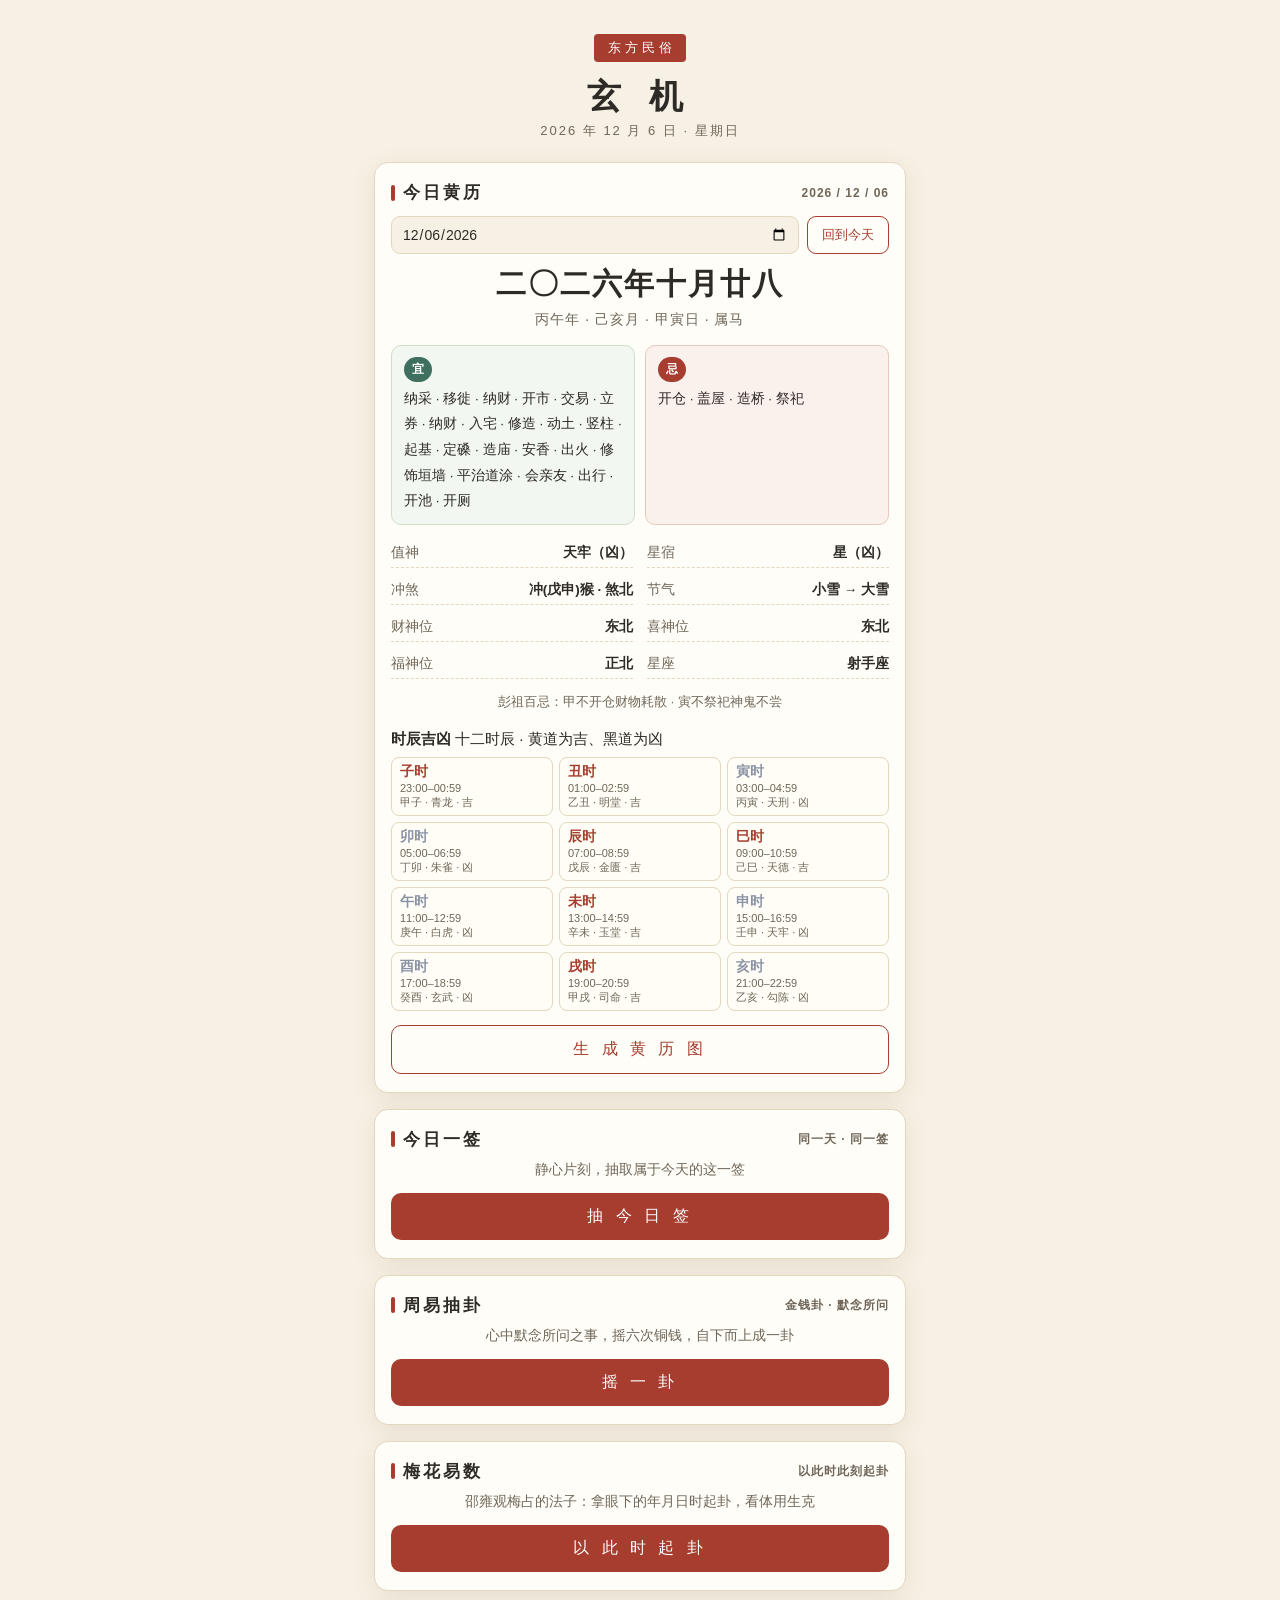
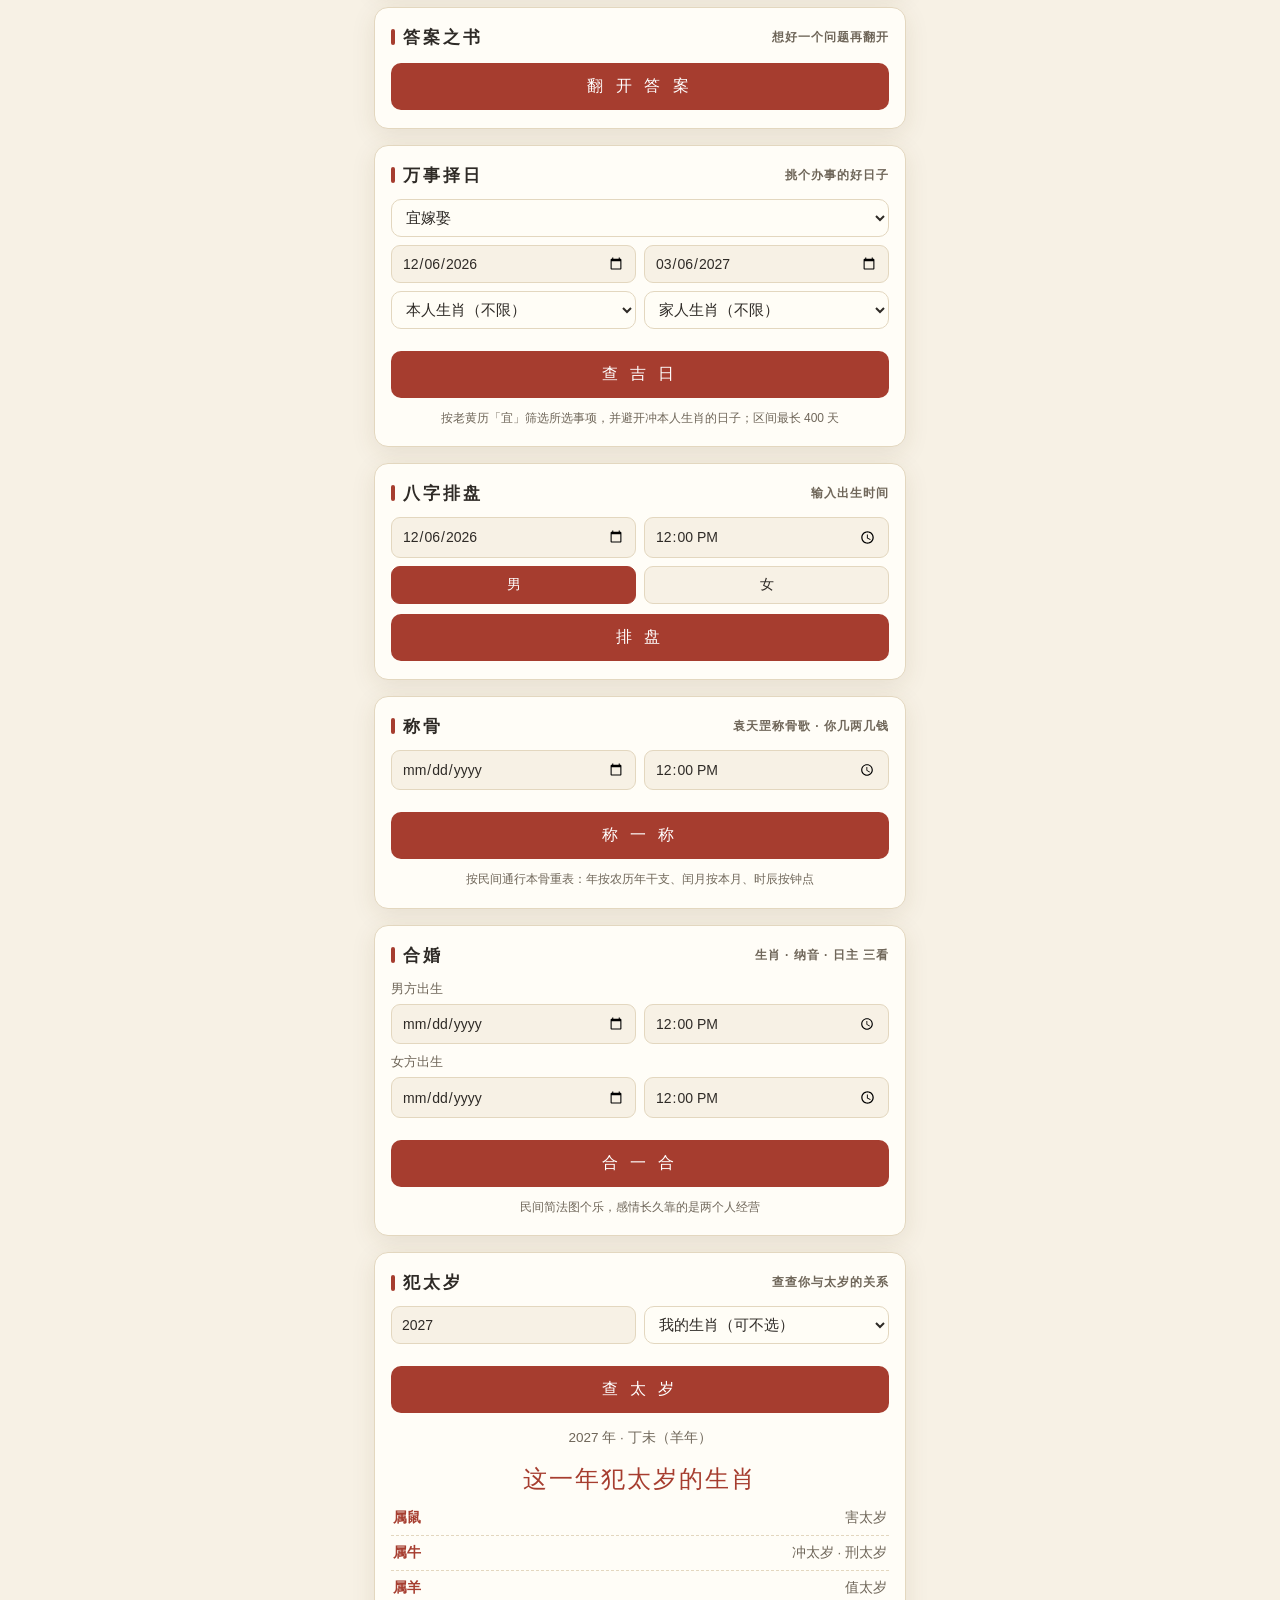
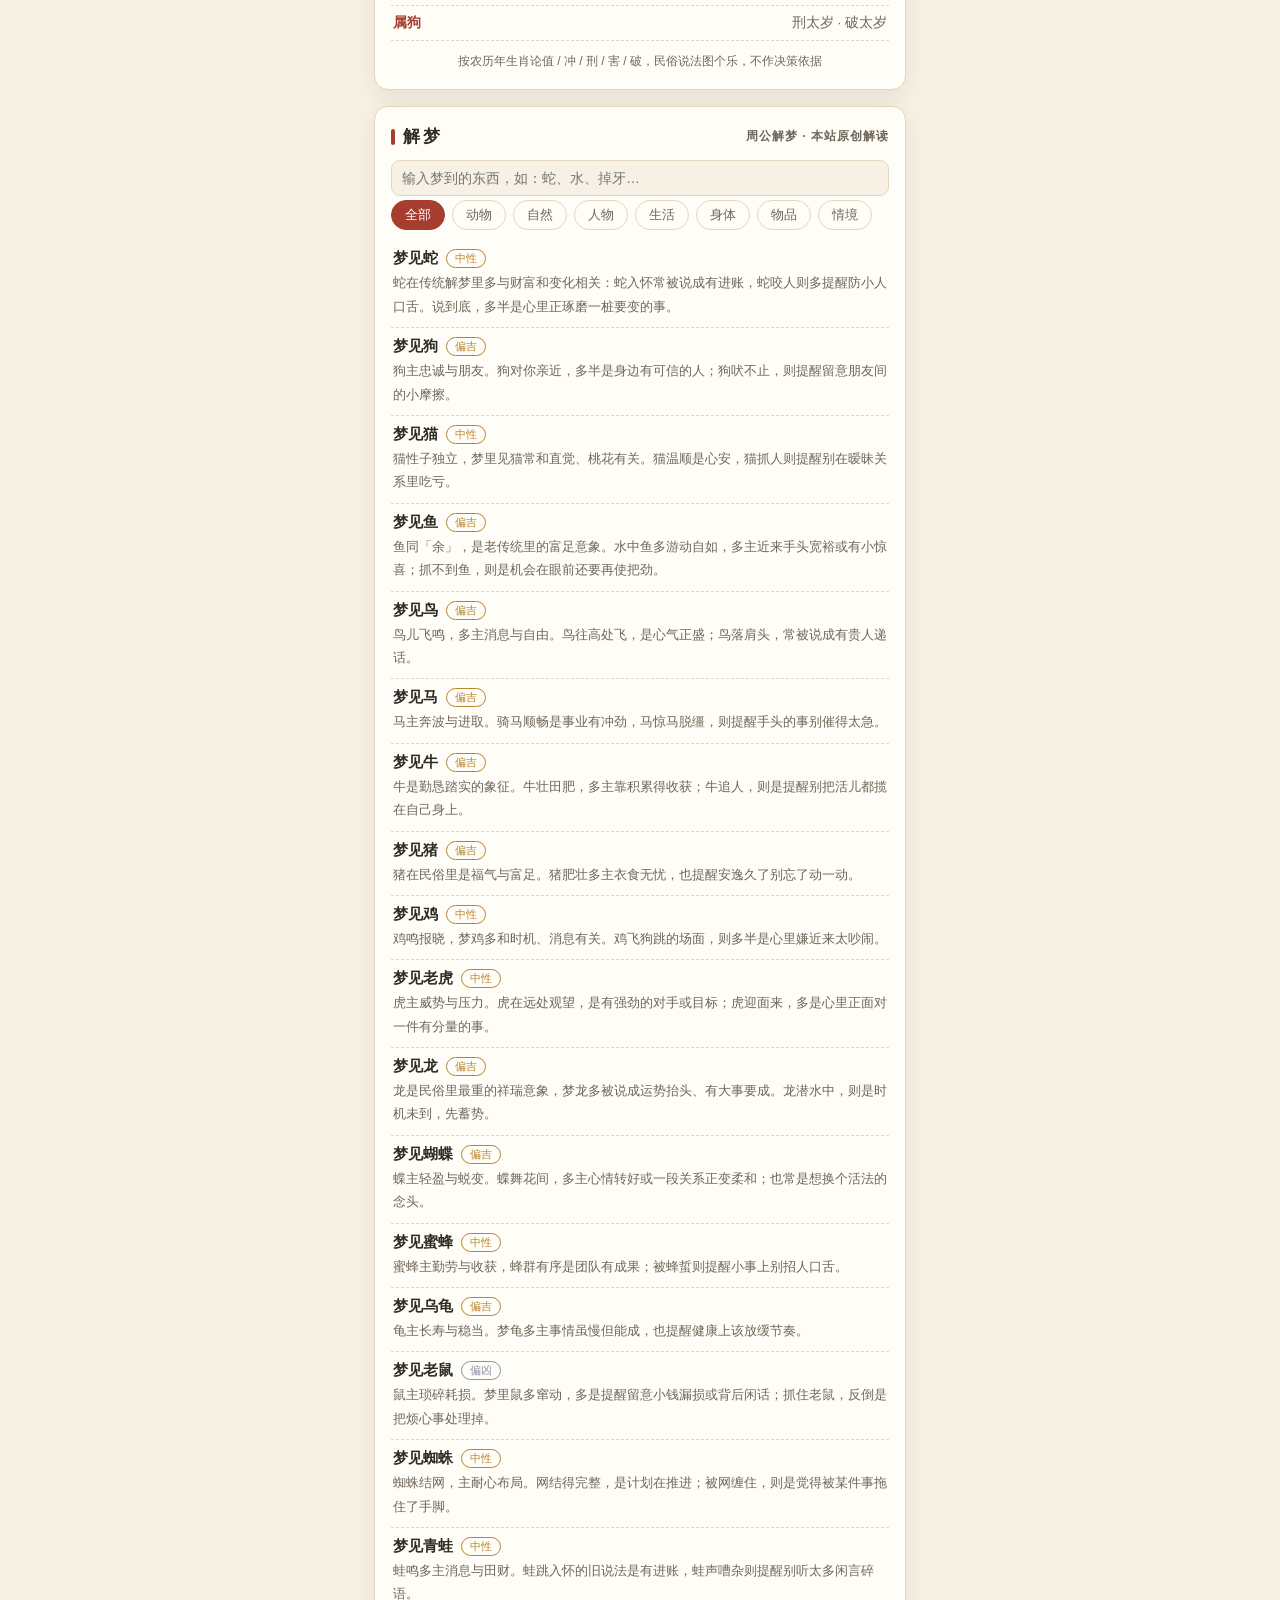
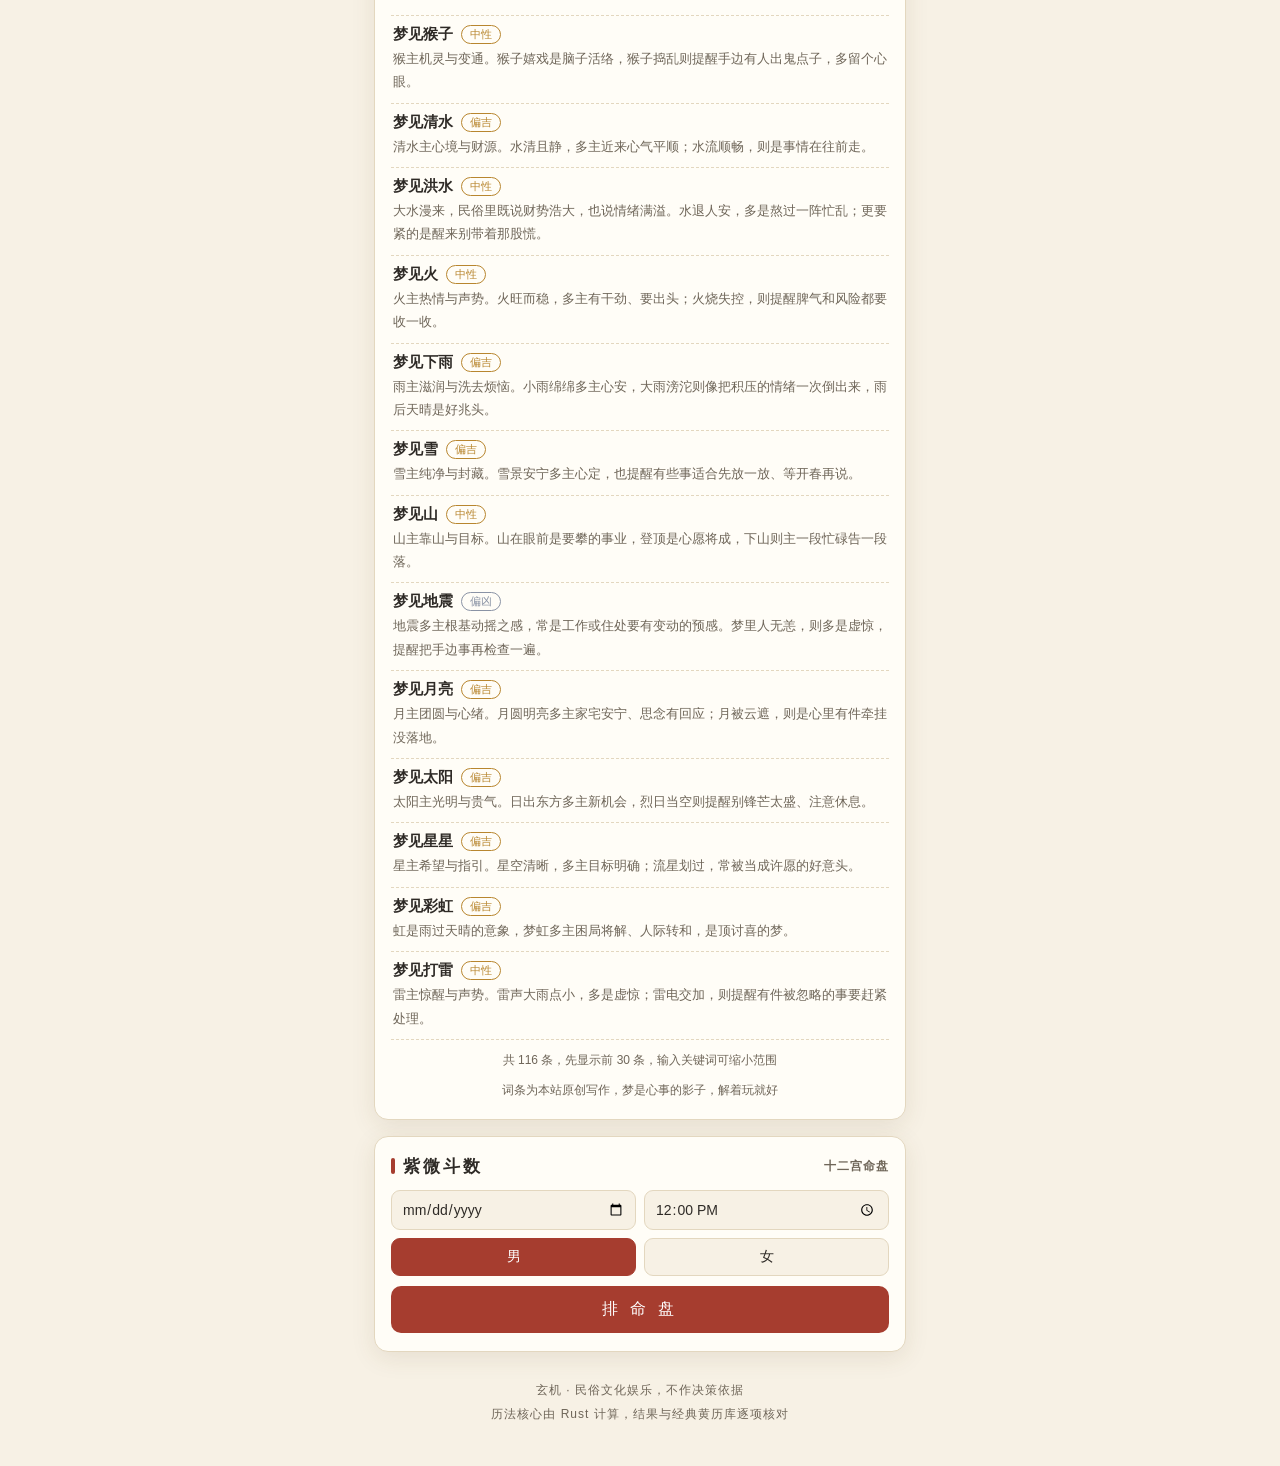
==== commit 7257f7a9: "5.3.0：周易抽卦＋梅花易数（六十四卦数据层新建，东方馆十二件套）" ====
--- a/index.html
+++ b/index.html
@@ -4,7 +4,7 @@
 <meta charset="UTF-8">
 <meta name="viewport" content="width=device-width, initial-scale=1.0, viewport-fit=cover">
 <title>玄机 · 今日</title>
-<link rel="stylesheet" href="./style.css?v=5.1.0">
+<link rel="stylesheet" href="./style.css?v=5.3.0">
 </head>
 <body>
 <header>
@@ -54,6 +54,26 @@
       <div class="shareout hidden" id="shareQian"></div>
     </div>
   </section>
+  <!-- 周易抽卦 -->
+  <section class="card" data-mod="zhouyi">
+    <h2>周易抽卦 <span class="sub">金钱卦 · 默念所问</span></h2>
+    <p style="text-align:center;color:var(--ink2);font-size:13.5px;margin-top:10px">心中默念所问之事，摇六次铜钱，自下而上成一卦</p>
+    <button class="btn serif" id="btnZhouyi">摇 一 卦</button>
+    <div id="zyBox" class="hidden">
+      <div class="guafigure" id="zyFigure"></div>
+      <div id="zyText"></div>
+    </div>
+  </section>
+  <!-- 梅花易数 -->
+  <section class="card" data-mod="meihua">
+    <h2>梅花易数 <span class="sub">以此时此刻起卦</span></h2>
+    <p style="text-align:center;color:var(--ink2);font-size:13.5px;margin-top:10px">邵雍观梅占的法子：拿眼下的年月日时起卦，看体用生克</p>
+    <button class="btn serif" id="btnMeihua">以 此 时 起 卦</button>
+    <div id="mhBox" class="hidden">
+      <div class="guafigure" id="mhFigure"></div>
+      <div id="mhText"></div>
+    </div>
+  </section>
   <!-- 答案之书 -->
   <section class="card" data-mod="answers">
     <h2>答案之书 <span class="sub">想好一个问题再翻开</span></h2>
@@ -190,6 +210,11 @@
     </div>
     <div id="zwBox" class="hidden">
       <div class="zwgrid" id="zwGrid"></div>
+      <div class="row2" style="margin-top:10px">
+        <input type="number" id="zwYear" min="1900" max="2100" placeholder="流年年份，如 2027">
+        <button class="btn serif" id="btnLiunian">看 流 年</button>
+      </div>
+      <p class="fineprint" id="zwLiuText"></p>
       <p class="fineprint">安星口径与开源紫微库逐盘核对一致；命盘仅供民俗娱乐参考</p>
     </div>
   </section>
@@ -201,6 +226,6 @@
   历法核心由 Rust 计算，结果与经典黄历库逐项核对
 </footer>
 
-<script type="module" src="./app.js?v=5.1.0"></script>
+<script type="module" src="./app.js?v=5.3.0"></script>
 </body>
 </html>
--- a/style.css
+++ b/style.css
@@ -135,3 +135,20 @@
   .hchip span{font-size:11px;color:var(--ink2);white-space:nowrap}
   .hchip.bad b{color:#8a93a5}
   #tsText{font-size:14px;line-height:1.8;margin:6px 0 2px}
+  .pillar .ssha{font-size:11px;color:var(--cinnabar);margin-top:5px;line-height:1.6;border-top:1px dashed var(--line);padding-top:4px}
+  .zwcell.liusoul{border-color:var(--gold);box-shadow:inset 0 0 0 1px var(--gold)}
+  .zwcell .liuname{font-size:11px;color:var(--gold);border-top:1px dashed var(--line);padding-top:2px;margin-top:2px}
+  .zwcenter .liuyear{color:var(--gold);font-weight:700}
+  .guafigure{display:flex;flex-direction:column;align-items:center;gap:7px;margin:14px 0 6px}
+  .gline{display:flex;align-items:center;gap:8px;height:14px}
+  .gline .yang{display:block;width:132px;height:11px;background:var(--ink);border-radius:2px}
+  .gline .yin{display:flex;gap:16px}
+  .gline .yin i{display:block;width:58px;height:11px;background:var(--ink);border-radius:2px}
+  .gline .gmark{width:16px;color:var(--cinnabar);font-size:13px;text-align:center}
+  .gline .gname{font-size:12px;color:var(--ink2);width:30px}
+  .guatitle{text-align:center;font-size:21px;font-weight:700;letter-spacing:2px;margin:8px 0 4px}
+  .guaci{font-size:14px;line-height:1.85;margin:4px 0}
+  .dayi{font-size:13.5px;color:var(--cinnabar);line-height:1.7;margin:4px 0}
+  .bianbox{border-top:1px dashed var(--line);margin-top:10px;padding-top:8px}
+  .biantitle{font-size:13px;font-weight:700;letter-spacing:1px;margin-bottom:2px}
+  .bianline{margin-top:8px}
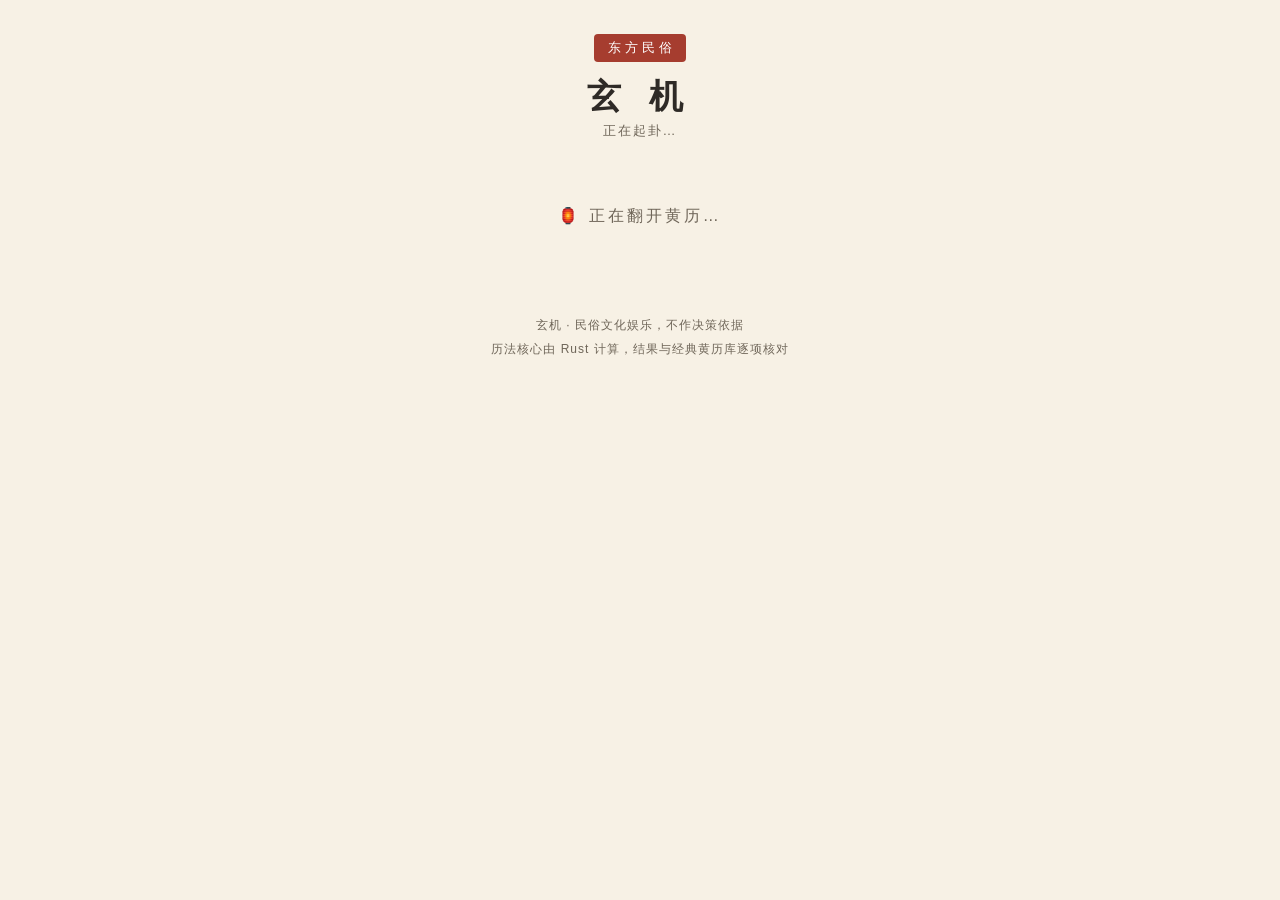
==== commit 5ae584e6: "5.4.0：东方馆收官三件——六爻装卦＋九宫飞星＋奇门遁甲（东方馆十五件套封顶）" ====
--- a/index.html
+++ b/index.html
@@ -4,7 +4,7 @@
 <meta charset="UTF-8">
 <meta name="viewport" content="width=device-width, initial-scale=1.0, viewport-fit=cover">
 <title>玄机 · 今日</title>
-<link rel="stylesheet" href="./style.css?v=5.3.0">
+<link rel="stylesheet" href="./style.css?v=5.4.0">
 </head>
 <body>
 <header>
@@ -74,6 +74,13 @@
       <div id="mhText"></div>
     </div>
   </section>
+  <!-- 六爻 -->
+  <section class="card" data-mod="liuyao">
+    <h2>六爻 <span class="sub">摇卦装卦 · 世应六亲</span></h2>
+    <p style="text-align:center;color:var(--ink2);font-size:13.5px;margin-top:10px">同样摇六次铜钱，再装上卦宫、世应、纳甲、六亲与六神——这是占卜师看盘的样子</p>
+    <button class="btn serif" id="btnLiuyao">摇 卦 装 卦</button>
+    <div id="lyOut"></div>
+  </section>
   <!-- 答案之书 -->
   <section class="card" data-mod="answers">
     <h2>答案之书 <span class="sub">想好一个问题再翻开</span></h2>
@@ -194,6 +201,20 @@
     <div id="dreamList"></div>
     <p class="fineprint">词条为本站原创写作，梦是心事的影子，解着玩就好</p>
   </section>
+  <!-- 九宫飞星 -->
+  <section class="card" data-mod="feixing">
+    <h2>九宫飞星 <span class="sub">流年星盘 · 一年一换</span></h2>
+    <div class="bzform">
+      <div class="row2">
+        <input type="number" id="fxYear" min="1900" max="2100">
+        <button class="btn serif" id="btnFeixing">看 飞 星</button>
+      </div>
+    </div>
+    <div class="guatitle" id="fxTitle"></div>
+    <div class="fxgrid" id="fxGrid"></div>
+    <div id="fxNotes" style="margin-top:10px"></div>
+    <p class="fineprint">流年以立春为界；飞星看的是老话里的方位吉凶，图个心安，不必当真</p>
+  </section>
   <!-- 紫微斗数 -->
   <section class="card" data-mod="ziwei">
     <h2>紫微斗数 <span class="sub">十二宫命盘</span></h2>
@@ -218,6 +239,21 @@
       <p class="fineprint">安星口径与开源紫微库逐盘核对一致；命盘仅供民俗娱乐参考</p>
     </div>
   </section>
+  <!-- 奇门遁甲 -->
+  <section class="card" data-mod="qimen">
+    <h2>奇门遁甲 <span class="sub">时家拆补 · 转盘排盘</span></h2>
+    <div class="bzform">
+      <div class="row2">
+        <input type="date" id="qmDate" min="1900-01-01" max="2100-12-31">
+        <input type="number" id="qmHour" min="0" max="23" placeholder="小时 0-23">
+      </div>
+      <button class="btn serif" id="btnQimen" style="margin-top:2px">排 奇 门 盘</button>
+    </div>
+    <div class="guatitle" id="qmTitle"></div>
+    <p class="fineprint" id="qmSub" style="text-align:center"></p>
+    <div class="fxgrid" id="qmGrid"></div>
+    <p class="fineprint">时家奇门、拆补法定局、中五寄坤；排盘与开源奇门引擎逐宫核对一致，断局不在此列</p>
+  </section>
 
 </main>
 
@@ -226,6 +262,6 @@
   历法核心由 Rust 计算，结果与经典黄历库逐项核对
 </footer>
 
-<script type="module" src="./app.js?v=5.3.0"></script>
+<script type="module" src="./app.js?v=5.4.0"></script>
 </body>
 </html>
--- a/style.css
+++ b/style.css
@@ -152,3 +152,36 @@
   .bianbox{border-top:1px dashed var(--line);margin-top:10px;padding-top:8px}
   .biantitle{font-size:13px;font-weight:700;letter-spacing:1px;margin-bottom:2px}
   .bianline{margin-top:8px}
+
+/* 九宫飞星 / 奇门共用九宫格 */
+.fxgrid{display:grid;grid-template-columns:repeat(3,1fr);gap:5px;margin-top:8px}
+.fxcell{border:1px solid var(--line);border-radius:8px;padding:7px 4px;text-align:center;background:rgba(255,255,255,.35)}
+.fxcell .fxdir{font-size:11px;color:var(--ink2)}
+.fxcell .fxstar{font-size:21px;font-weight:700;line-height:1.25}
+.fxcell .fxname{font-size:12px}
+.fxgood .fxstar{color:var(--zhu)}
+.fxbad{opacity:.78}
+.fxbad .fxstar{color:#5a6472}
+.fxcenter{border-color:var(--zhu);background:rgba(166,61,47,.07)}
+.fxnote{font-size:12.5px;color:var(--ink2);padding:2.5px 0;border-bottom:1px dashed var(--line)}
+.fxnote b{color:var(--ink)}
+/* 六爻装卦表 */
+.lytable{margin-top:8px}
+.lyrow{display:flex;align-items:center;gap:8px;padding:4.5px 2px;border-bottom:1px dashed var(--line);font-size:14px}
+.lyshen{width:34px;color:var(--zhu);font-size:13px;flex:none}
+.lybar{width:86px;flex:none;display:flex;align-items:center;gap:5px}
+.lybar .gline{flex:1}
+.lychg{color:var(--zhu);font-size:12px}
+.lyqin{flex:1}
+.lymark{color:var(--zhu);font-size:12.5px;min-width:30px;text-align:right}
+.lybrow{opacity:.85}
+/* 奇门宫格 */
+.qmcell{border:1px solid var(--line);border-radius:8px;padding:6px 7px;background:rgba(255,255,255,.35);font-size:12.5px;line-height:1.5;min-height:104px}
+.qmcell .qmdir{font-size:11px;color:var(--ink2);border-bottom:1px dashed var(--line);padding-bottom:2px;margin-bottom:3px}
+.qmgod{color:#7a5b12;font-size:12px}
+.qmstar{font-weight:700;font-size:13.5px}
+.qmdoor{color:var(--zhu);font-size:12.5px}
+.qmtian{color:var(--ink)}
+.qmearth{color:var(--ink2)}
+.qmcenter{text-align:center;color:var(--ink2)}
+.qmhint{font-size:11.5px;margin-top:4px}
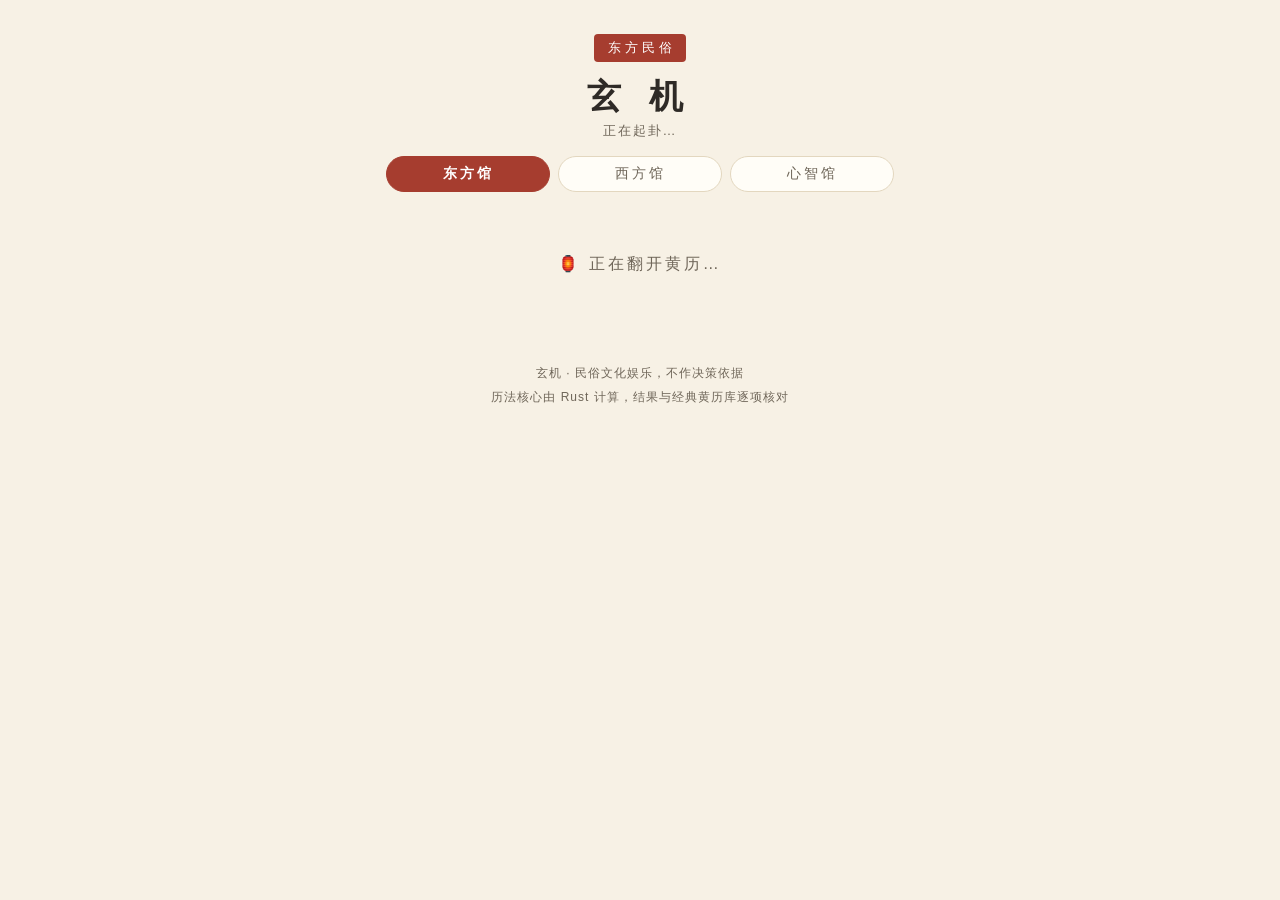
==== commit c34e4d2a: "6.0.0：三馆全图——西方馆五件（星座/塔罗恢复＋生命灵数＋卢恩＋答案之书迁入）＋心智馆三件（16 型恢复＋大五 IPIP＋霍兰德）" ====
--- a/index.html
+++ b/index.html
@@ -4,7 +4,7 @@
 <meta charset="UTF-8">
 <meta name="viewport" content="width=device-width, initial-scale=1.0, viewport-fit=cover">
 <title>玄机 · 今日</title>
-<link rel="stylesheet" href="./style.css?v=5.4.0">
+<link rel="stylesheet" href="./style.css?v=6.0.0">
 </head>
 <body>
 <header>
@@ -12,6 +12,12 @@
   <h1 class="serif">玄 机</h1>
   <p id="todayLine">正在起卦…</p>
 </header>
+
+<nav class="hallnav">
+  <a href="./index.html" class="on">东方馆</a>
+  <a href="./west.html">西方馆</a>
+  <a href="./mind.html">心智馆</a>
+</nav>
 
 <div id="loading">🏮 正在翻开黄历…</div>
 
@@ -81,12 +87,6 @@
     <button class="btn serif" id="btnLiuyao">摇 卦 装 卦</button>
     <div id="lyOut"></div>
   </section>
-  <!-- 答案之书 -->
-  <section class="card" data-mod="answers">
-    <h2>答案之书 <span class="sub">想好一个问题再翻开</span></h2>
-    <div id="ansBox" class="answer serif hidden"></div>
-    <button class="btn serif" id="btnAns">翻 开 答 案</button>
-  </section>
   <!-- 婚嫁择日 -->
   <section class="card" data-mod="wedding">
     <h2>万事择日 <span class="sub">挑个办事的好日子</span></h2>
@@ -262,6 +262,6 @@
   历法核心由 Rust 计算，结果与经典黄历库逐项核对
 </footer>
 
-<script type="module" src="./app.js?v=5.4.0"></script>
+<script type="module" src="./app.js?v=6.0.0"></script>
 </body>
 </html>
--- a/style.css
+++ b/style.css
@@ -185,3 +185,60 @@
 .qmearth{color:var(--ink2)}
 .qmcenter{text-align:center;color:var(--ink2)}
 .qmhint{font-size:11.5px;margin-top:4px}
+
+/* —— 三馆导航与馆印（5.5.0）—— */
+.hallnav{display:flex;gap:8px;justify-content:center;margin:10px auto 2px;max-width:640px;padding:0 12px}
+.hallnav a{flex:1;text-align:center;padding:8px 0;border:1px solid var(--line);border-radius:99px;
+  background:var(--card);color:var(--ink2);text-decoration:none;font-size:14px;letter-spacing:3px}
+.hallnav a.on{background:var(--cinnabar);border-color:var(--cinnabar);color:#fff;font-weight:600}
+header .seal.gold{background:var(--gold)}
+header .seal.green{background:var(--jade)}
+
+/* —— 人格/量表通用（恢复自 2.x 并适配现变量）—— */
+.persdesc{font-size:15px;color:var(--ink2);line-height:1.7;margin:4px 0 12px}
+.perstype{text-align:center;margin:6px 0 2px}
+.perstype .code{font-size:44px;font-weight:700;letter-spacing:6px;color:var(--cinnabar)}
+.perstype .pname{font-size:22px;font-weight:600;margin-top:2px}
+.perstype .ptag{color:var(--ink2);font-size:14px;margin-top:4px}
+.dimrow{display:flex;align-items:center;gap:8px;font-size:13px;margin:7px 0;color:var(--ink2)}
+.dimrow b{color:var(--ink);min-width:74px}
+.dimrow b:last-child{text-align:right}
+.dimbar{flex:1;height:10px;background:#e9dfca;border-radius:5px;overflow:hidden}
+.dimbar i{display:block;height:100%;background:var(--gold)}
+.perscols{display:flex;gap:14px;margin-top:10px}
+.perscols>div{flex:1;background:#fffdf7;border:1px solid var(--line);border-radius:10px;padding:10px 12px}
+.perscols h3{font-size:14px;margin:0 0 6px;color:var(--cinnabar)}
+.perscols ul{margin:0;padding-left:18px;font-size:13.5px;line-height:1.8;color:var(--ink)}
+.persmotto{text-align:center;font-size:15px;margin:14px 0 10px;color:var(--ink)}
+.quizmeta{font-size:12.5px;color:var(--ink2);margin-bottom:6px}
+.pbar{height:6px;background:#e9dfca;border-radius:99px;overflow:hidden;margin-bottom:12px}
+.pbar i{display:block;height:100%;width:0;background:var(--cinnabar);border-radius:99px;transition:width .25s}
+.quizq{font-size:16.5px;line-height:1.6;margin:6px 0 12px}
+.optbtn{display:block;width:100%;text-align:left;margin:8px 0;padding:12px 14px;border:1px solid var(--line);
+  border-radius:10px;background:#fffdf7;color:var(--ink);font-size:15px;cursor:pointer}
+.optbtn:active{background:#f3e9d2;transform:scale(.99)}
+
+/* —— 西方馆 —— */
+.zchips{display:flex;flex-wrap:wrap;gap:6px;margin:10px 0}
+.zchip{border:1px solid var(--line);background:#fffdf7;color:var(--ink2);border-radius:99px;
+  padding:6px 12px;font-size:13.5px;cursor:pointer}
+.zchip.on{background:var(--gold);border-color:var(--gold);color:#fff;font-weight:600}
+.tcard{margin:10px auto 12px;max-width:230px;border:1.5px solid var(--gold);border-radius:14px;
+  background:linear-gradient(160deg,#fffdf7,#f7ecd2);text-align:center;padding:20px 10px 16px}
+.tcard .tnum{font-size:15px;letter-spacing:4px;color:var(--gold)}
+.tcard .tname{font-size:30px;font-weight:700;letter-spacing:6px;margin:8px 0 4px}
+.tcard .ten{font-size:12px;color:var(--ink2);letter-spacing:1px}
+.tcard.trev .tnum,.tcard.trev .tname,.tcard.trev .ten{transform:rotate(180deg)}
+.lpblock{display:flex;gap:14px;align-items:flex-start;padding:10px 0;border-bottom:1px dashed var(--line)}
+.lpblock:last-child{border-bottom:none}
+.lpnum{font-size:40px;font-weight:700;color:var(--gold);min-width:56px;text-align:center;line-height:1.1}
+.lpblock p{margin:2px 0;font-size:14px;color:var(--ink2);line-height:1.6}
+.runes3{display:flex;gap:10px}
+.runecell{flex:1;text-align:center;border:1px solid var(--line);border-radius:12px;padding:12px 8px;background:#fffdf7}
+.runepos{font-size:12px;color:var(--gold);letter-spacing:2px;margin-bottom:4px}
+.runeglyph{font-size:52px;line-height:1.15;color:var(--ink)}
+.runeglyph.rrev{transform:rotate(180deg)}
+.runename{font-size:13.5px;font-weight:600;margin-top:4px}
+.runekw{font-size:12px;color:var(--ink2);margin:2px 0 6px}
+.runecell .persdesc{font-size:13px;text-align:left}
+#runeDaily .runecell{max-width:300px;margin:0 auto 12px}
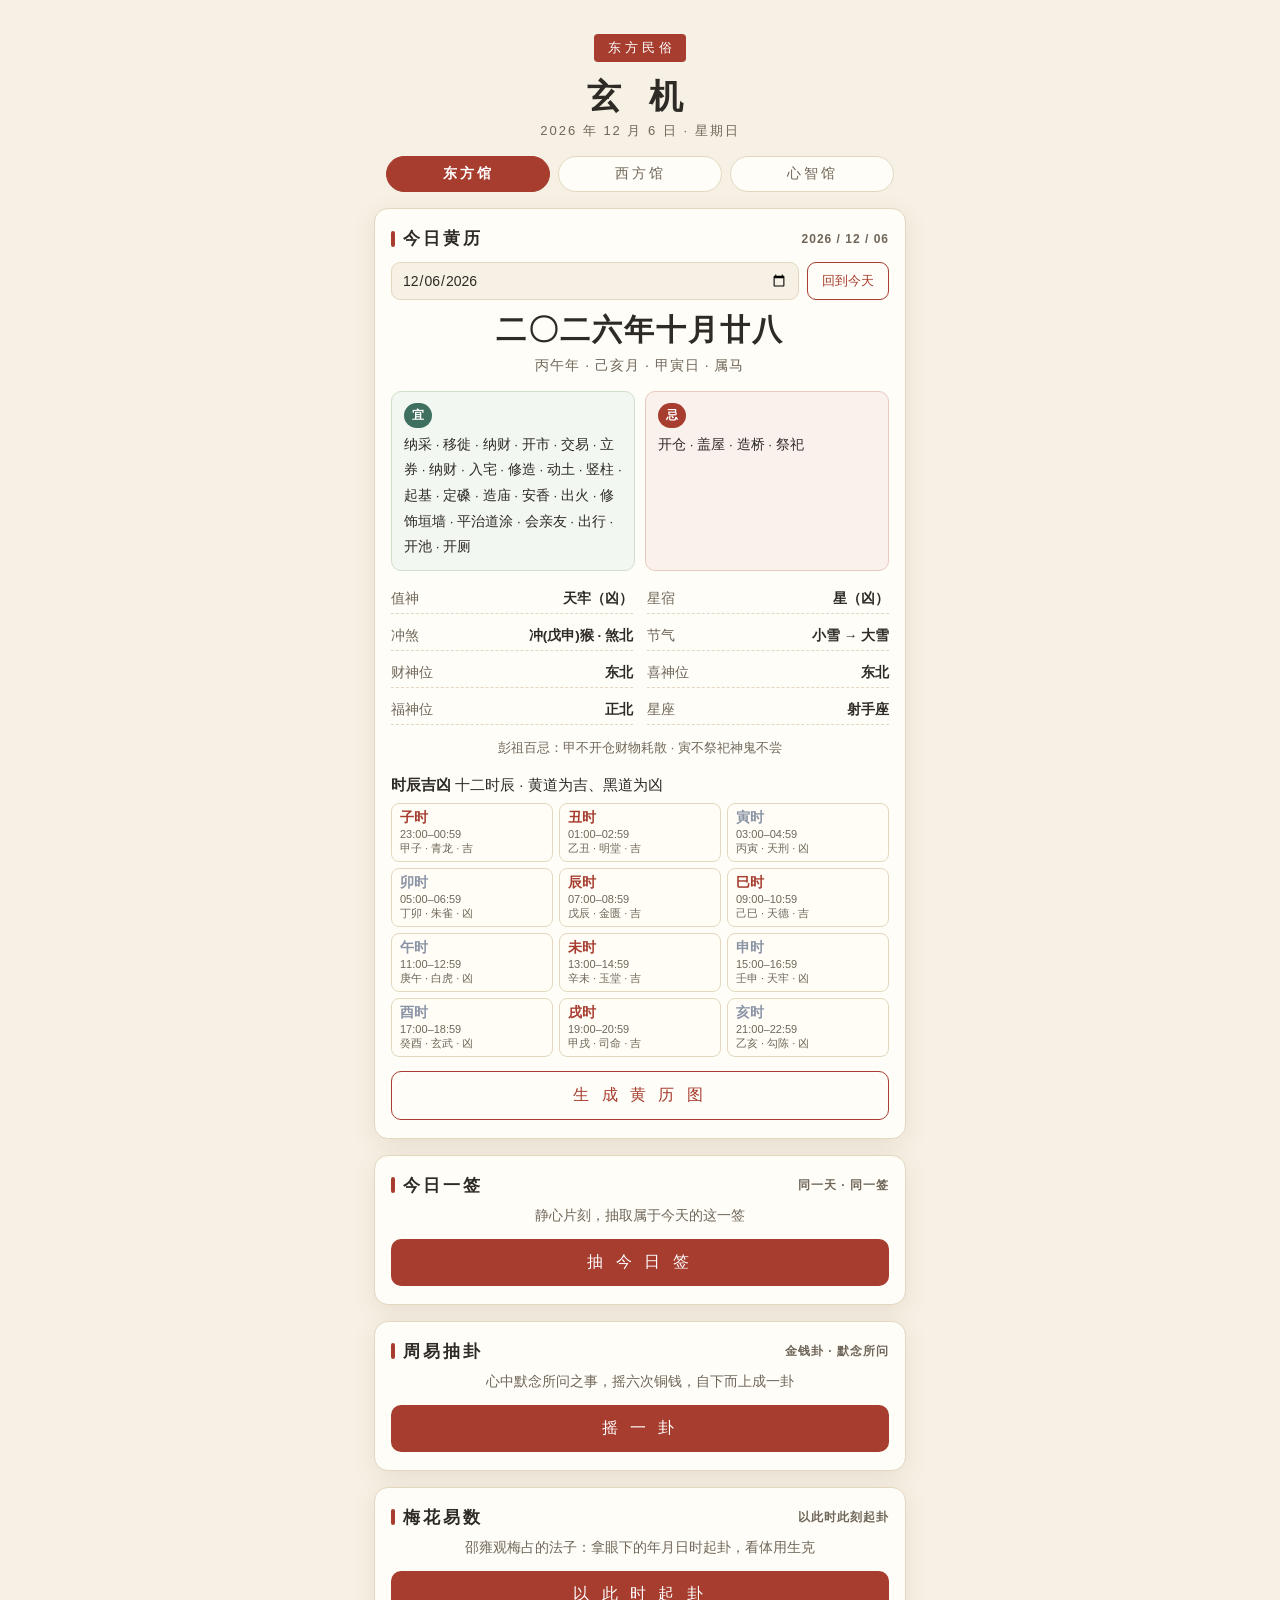
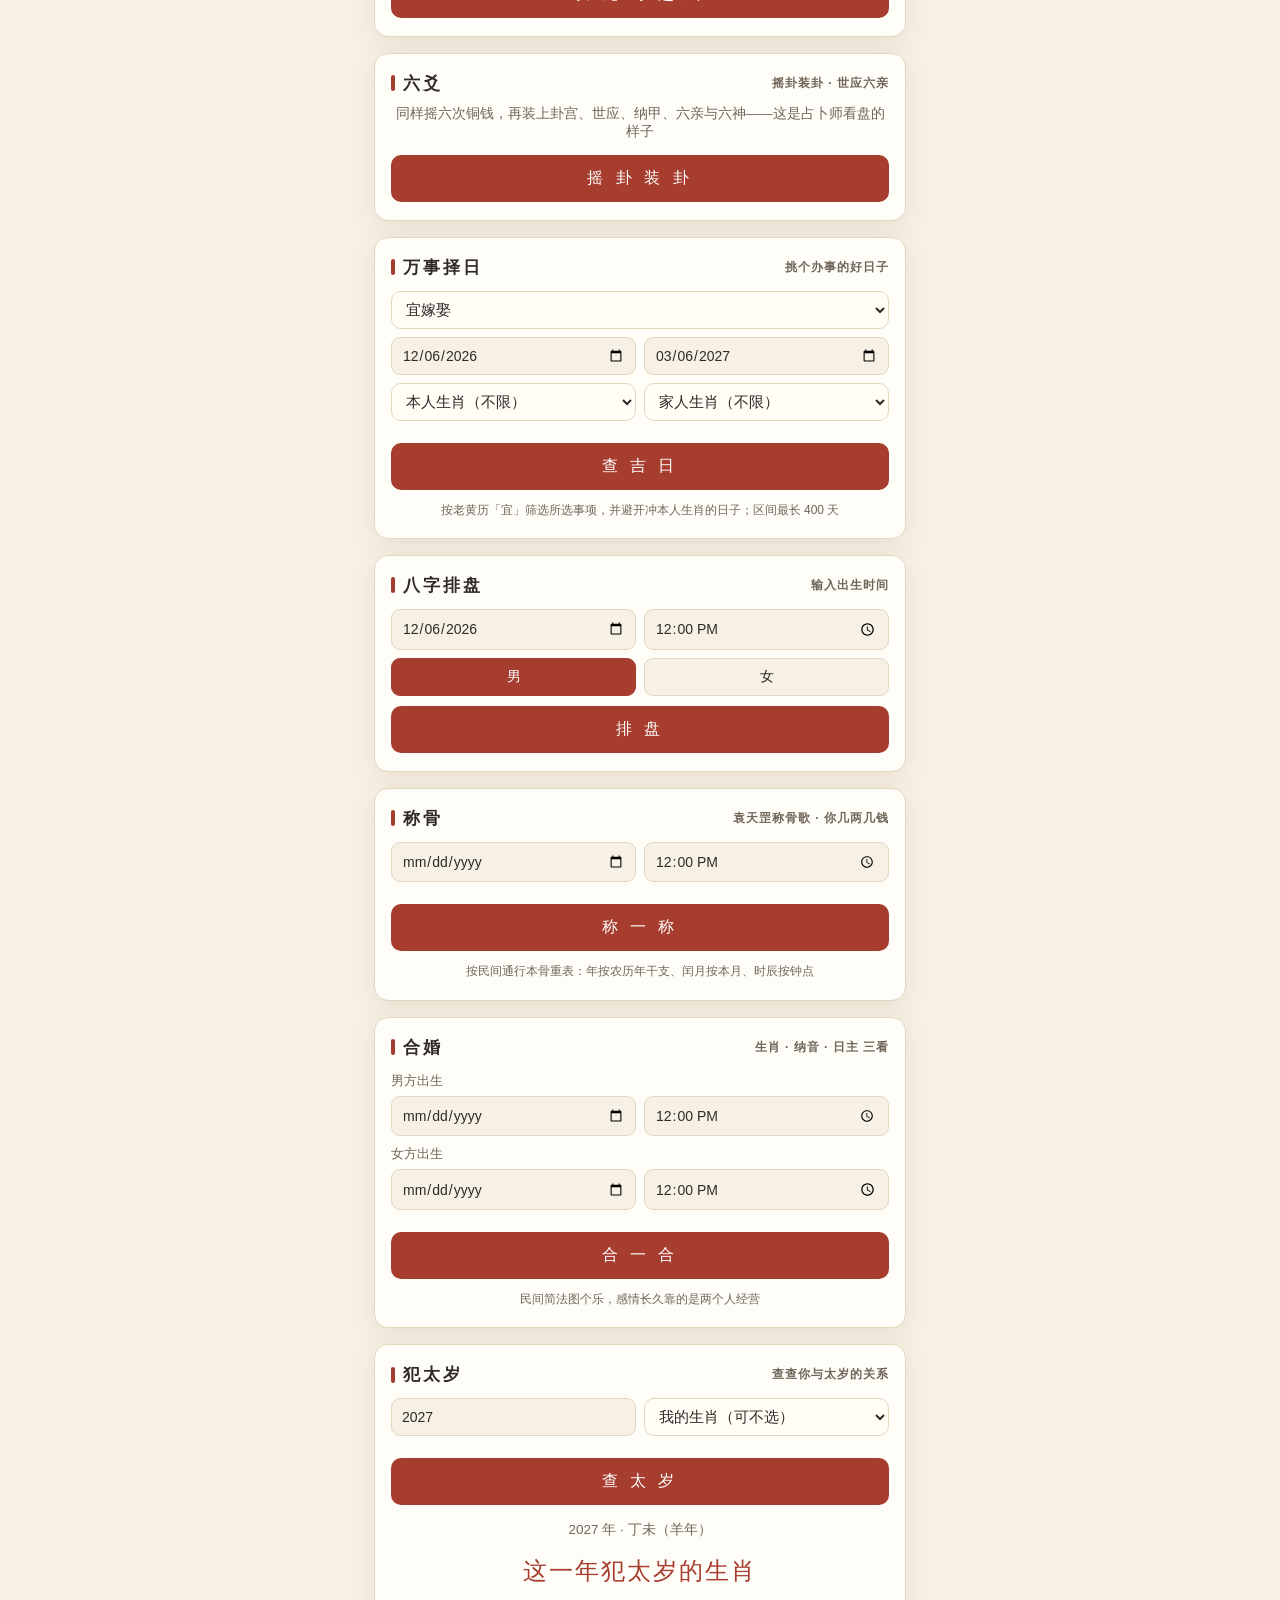
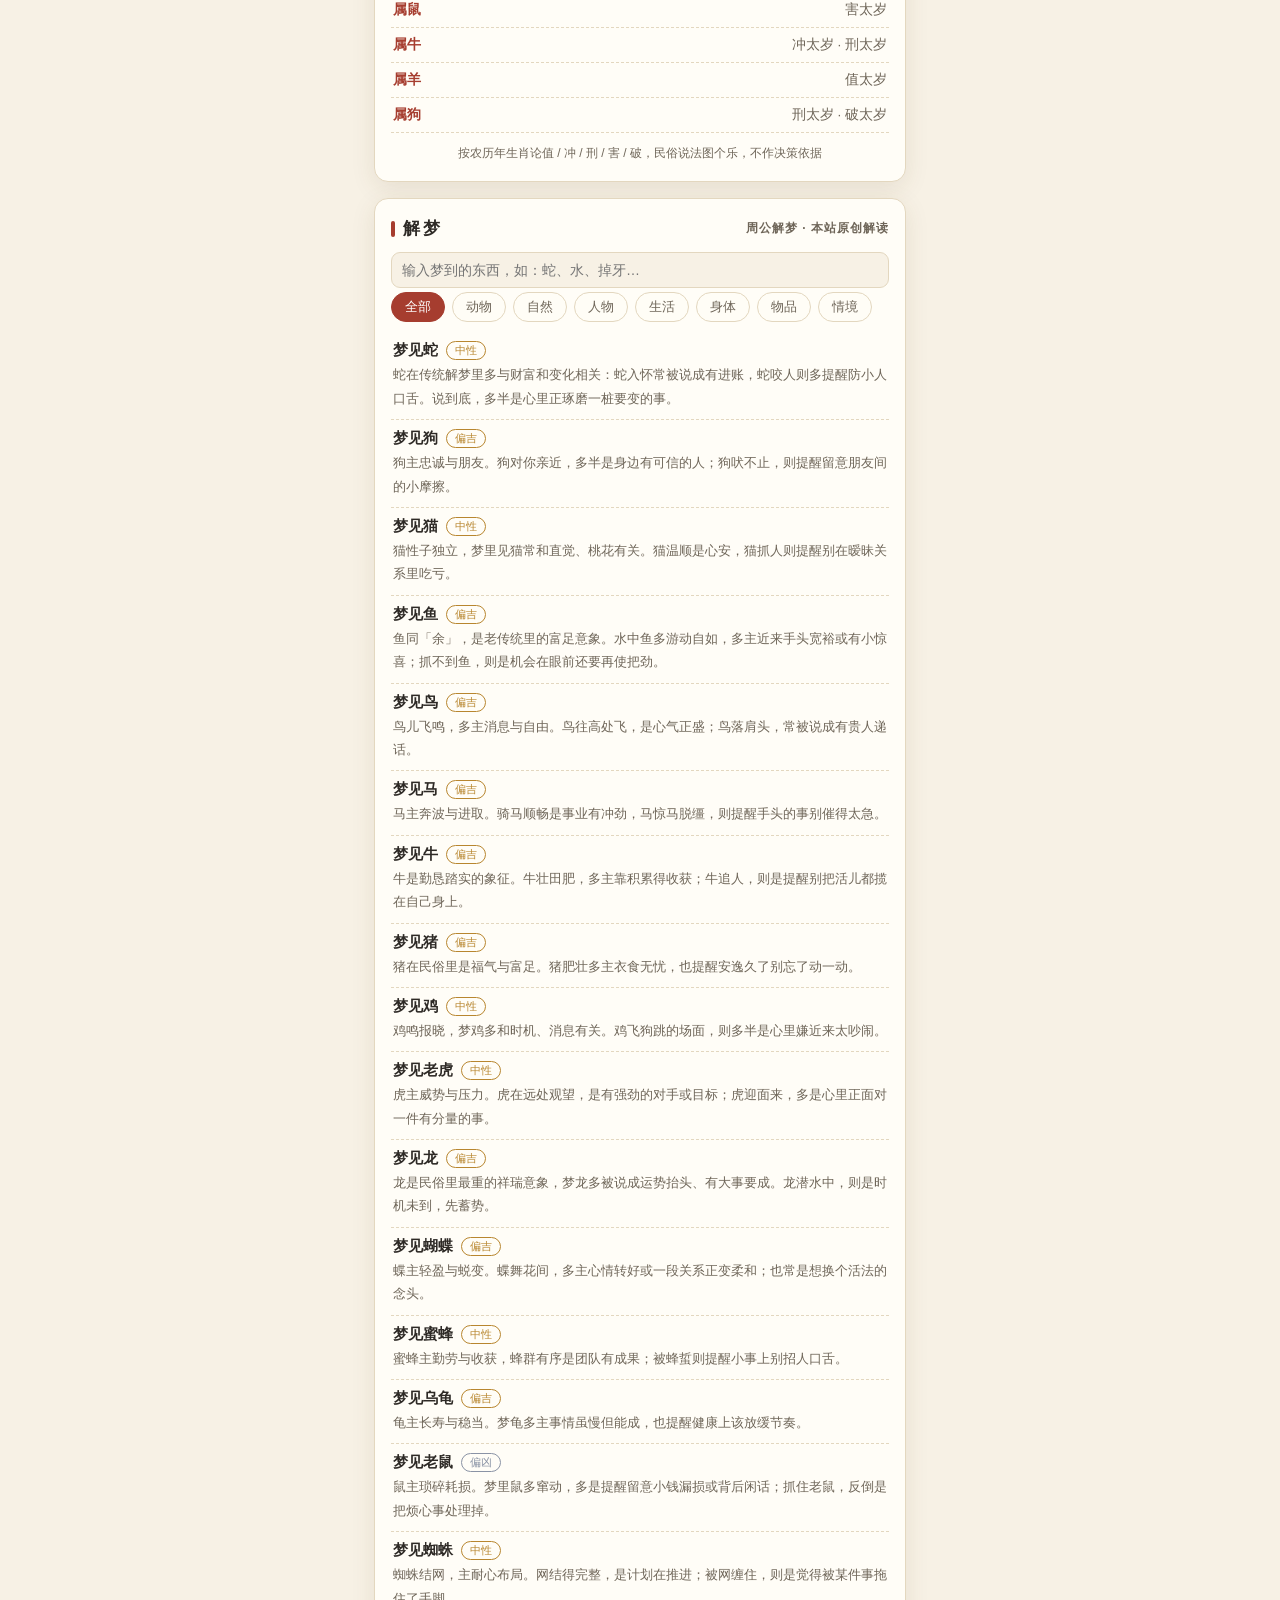
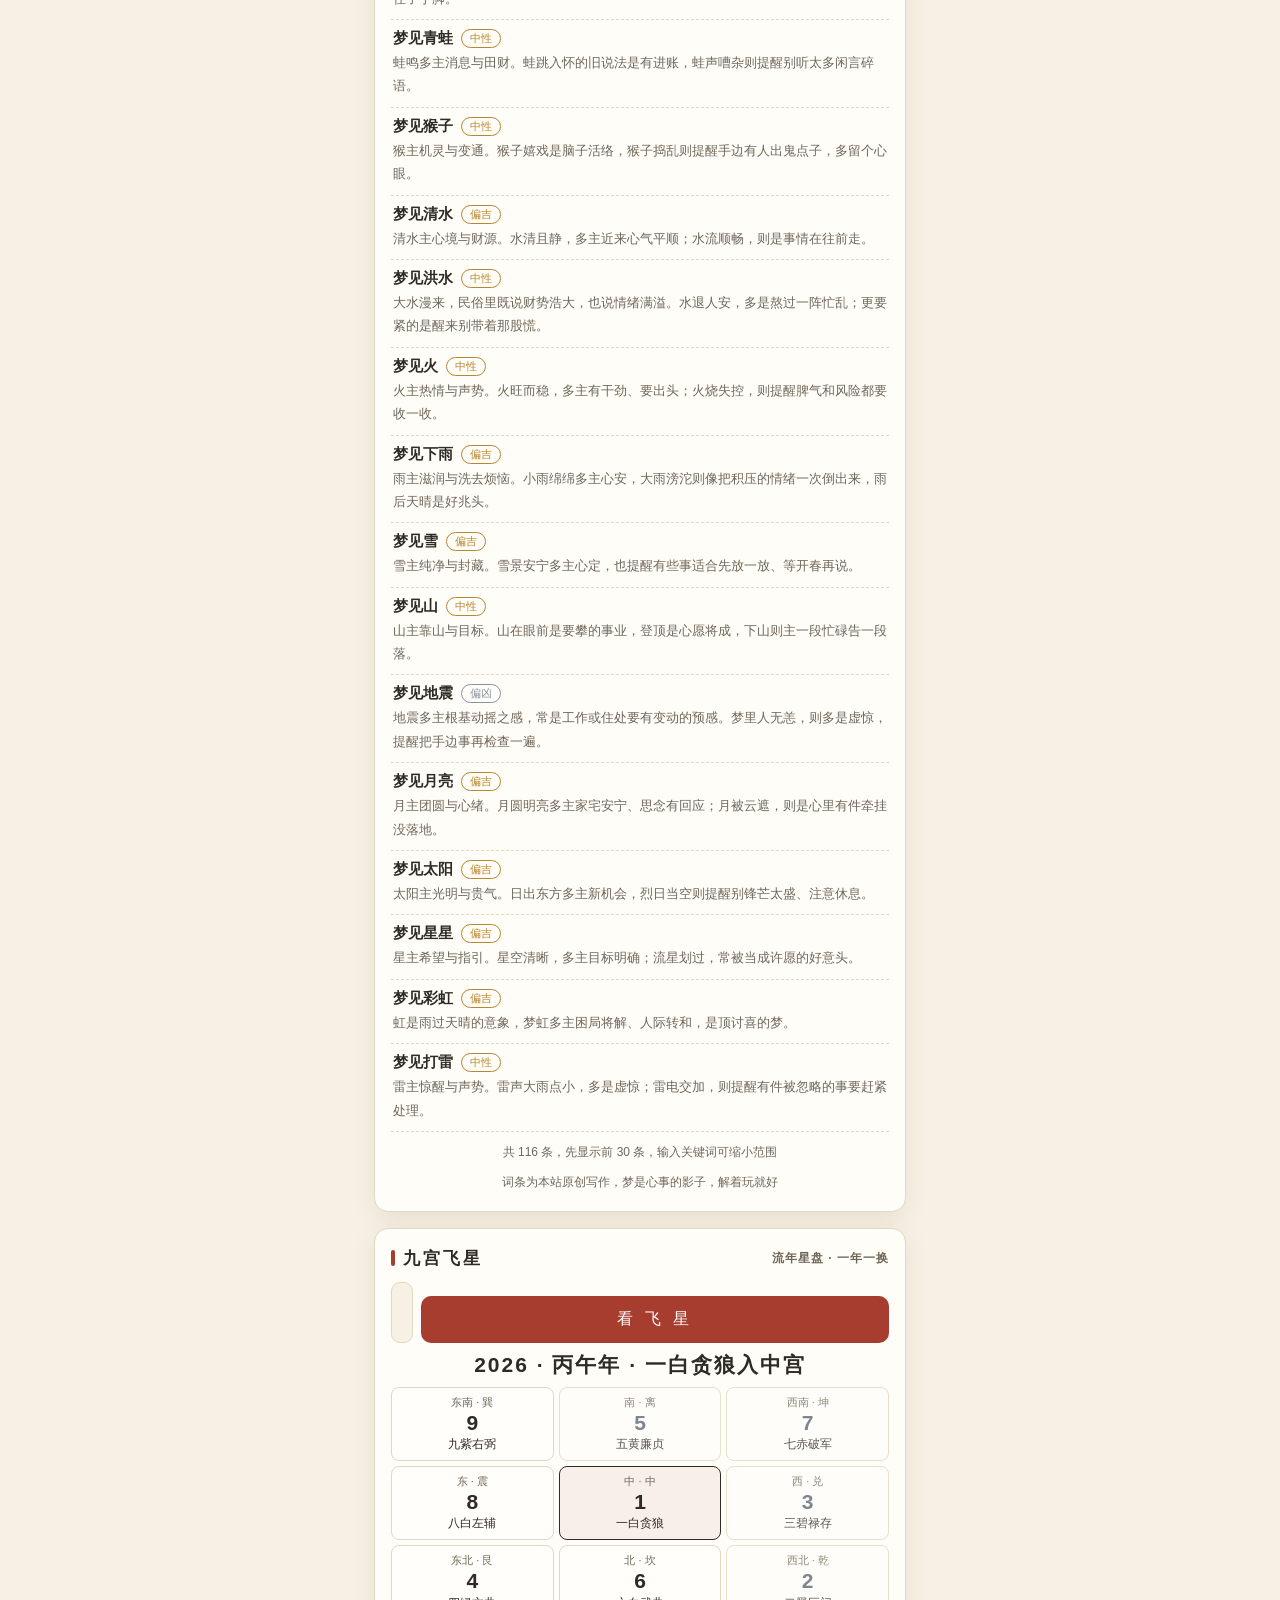
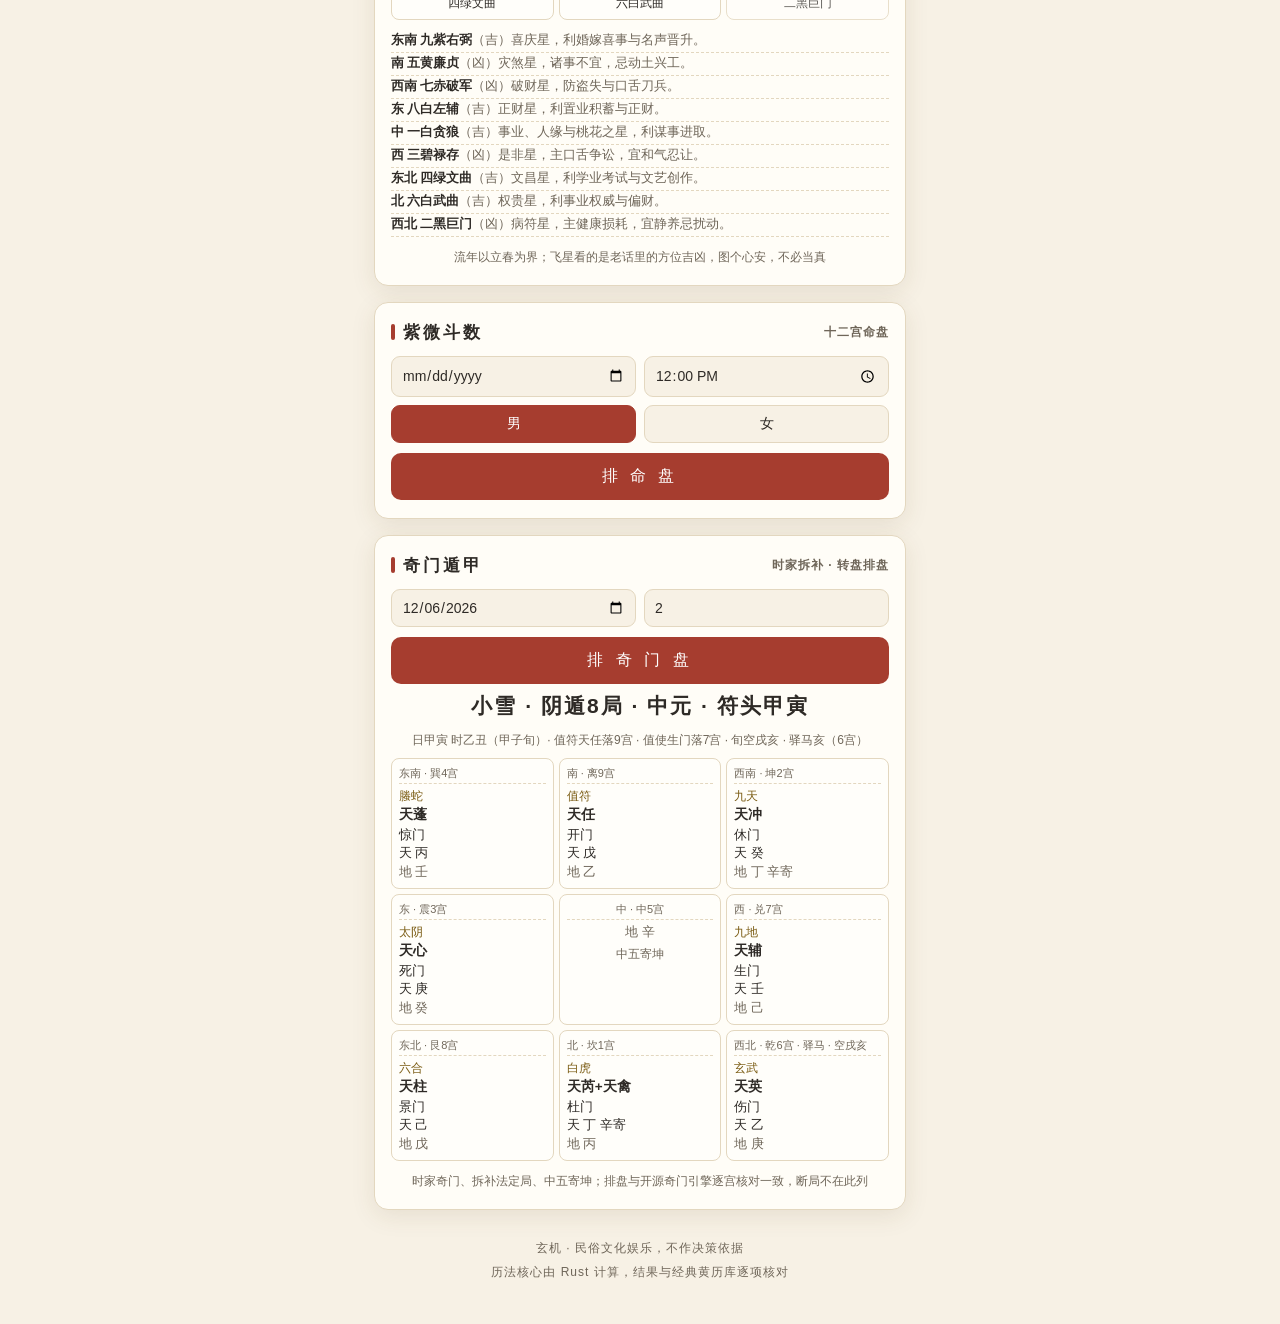
==== commit 9dce3826: "6.0.1：紧急修复东方馆首页加载卡死（六爻/飞星/奇门三模块误导入不存在的导出，模块图链接期整体失败）" ====
--- a/index.html
+++ b/index.html
@@ -4,7 +4,7 @@
 <meta charset="UTF-8">
 <meta name="viewport" content="width=device-width, initial-scale=1.0, viewport-fit=cover">
 <title>玄机 · 今日</title>
-<link rel="stylesheet" href="./style.css?v=6.0.0">
+<link rel="stylesheet" href="./style.css?v=6.0.1">
 </head>
 <body>
 <header>
@@ -262,6 +262,6 @@
   历法核心由 Rust 计算，结果与经典黄历库逐项核对
 </footer>
 
-<script type="module" src="./app.js?v=6.0.0"></script>
+<script type="module" src="./app.js?v=6.0.1"></script>
 </body>
 </html>
